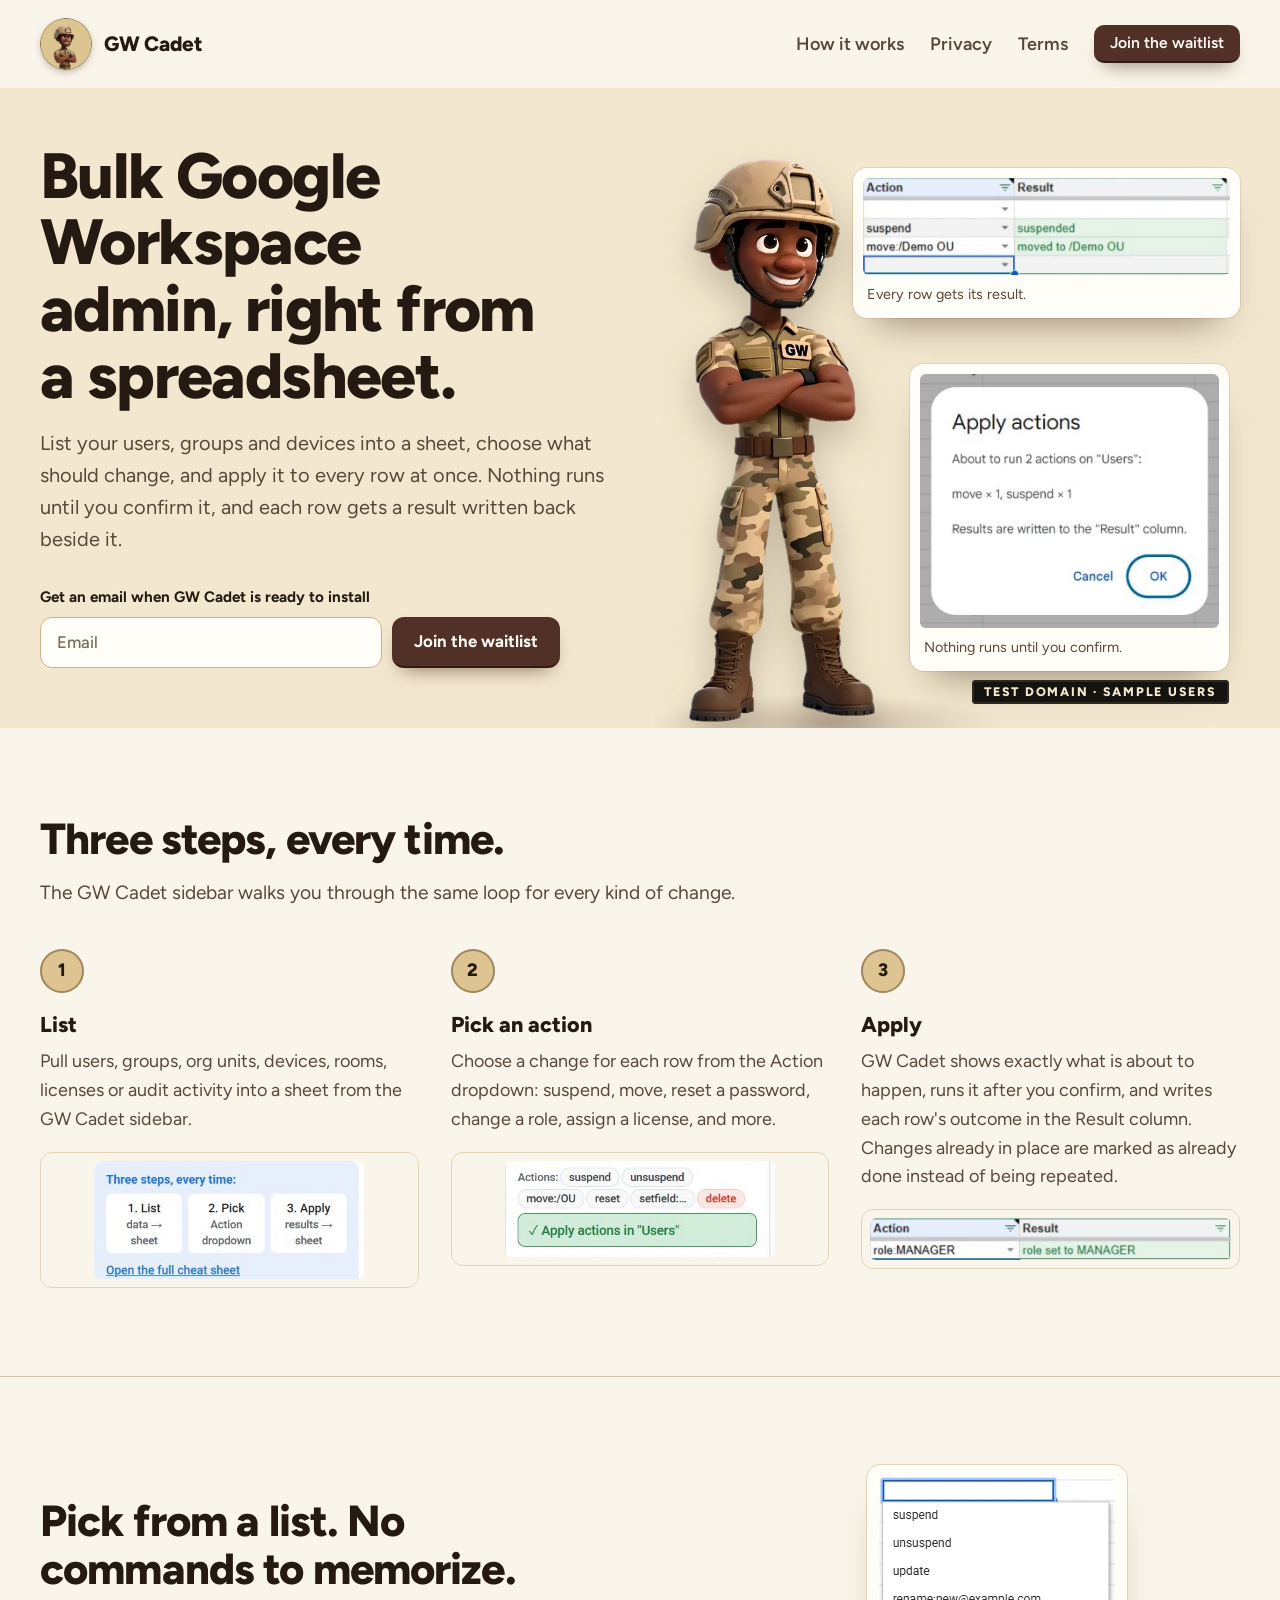
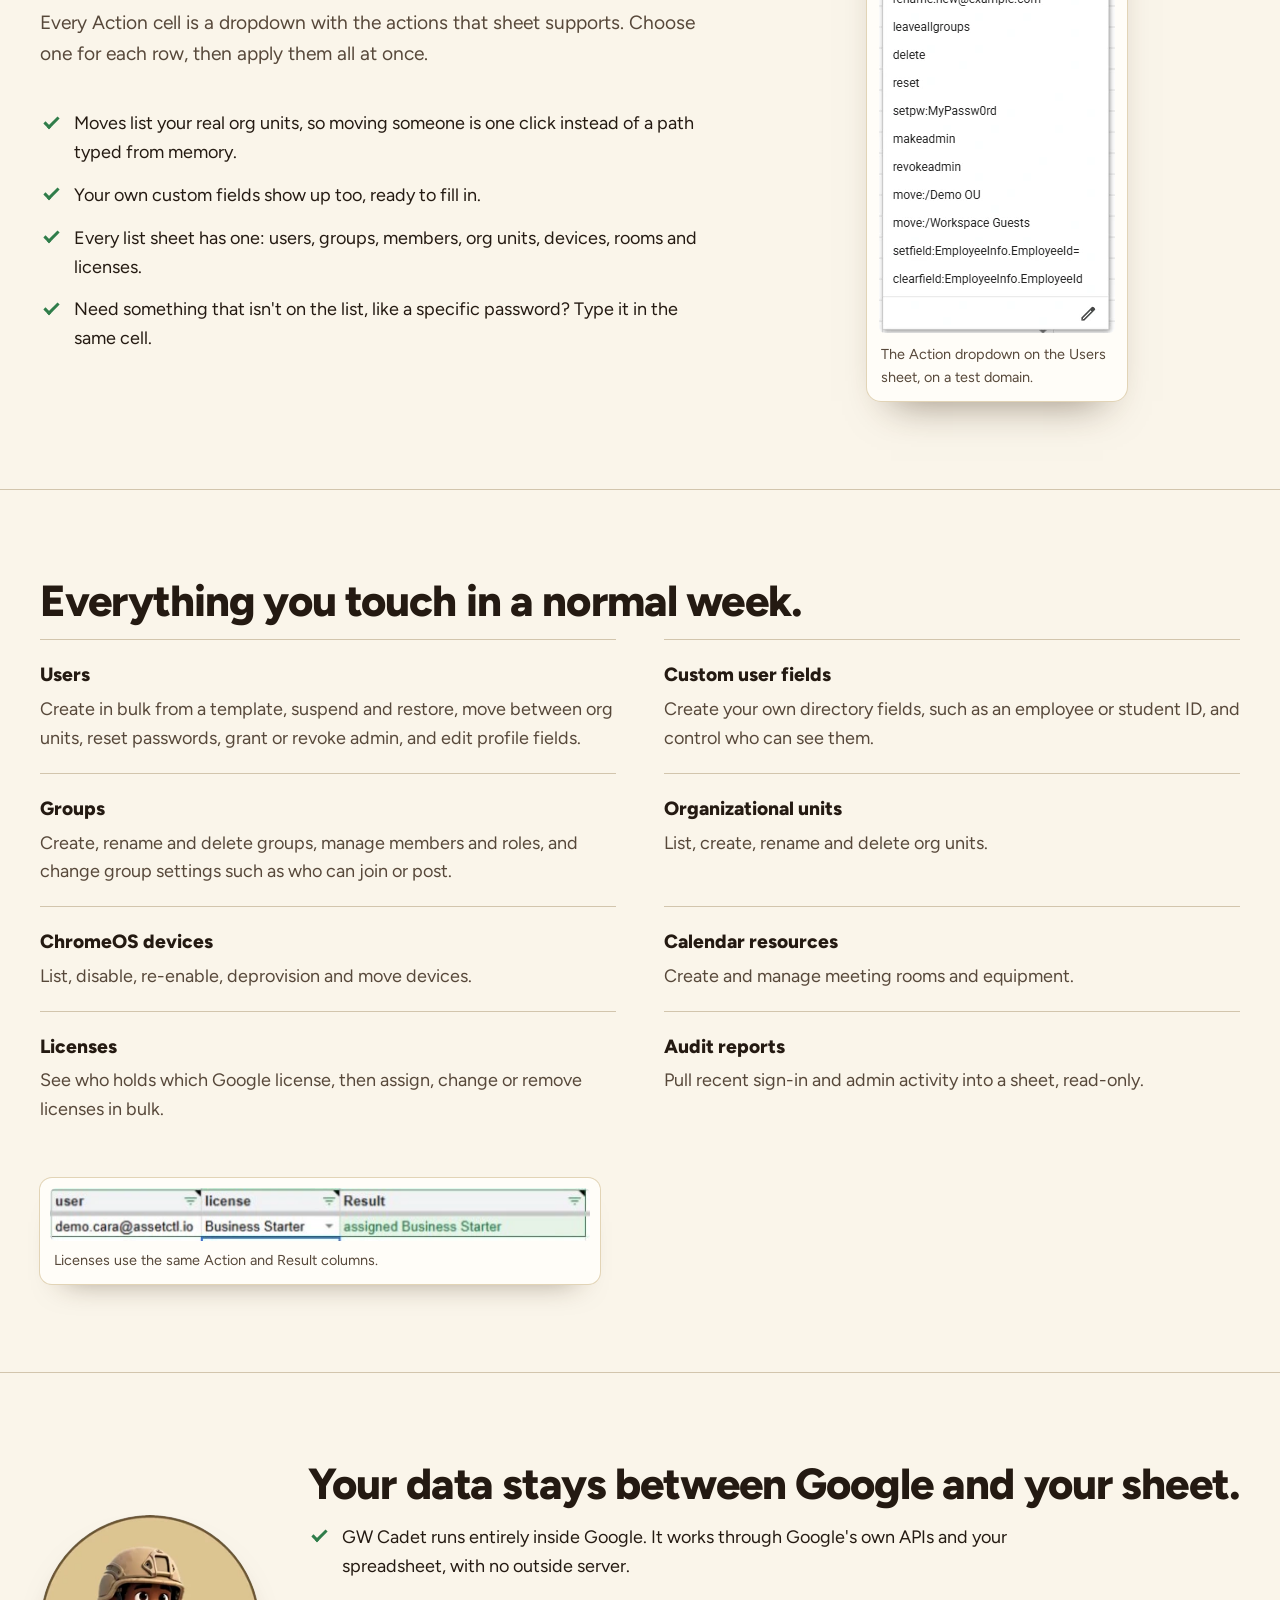
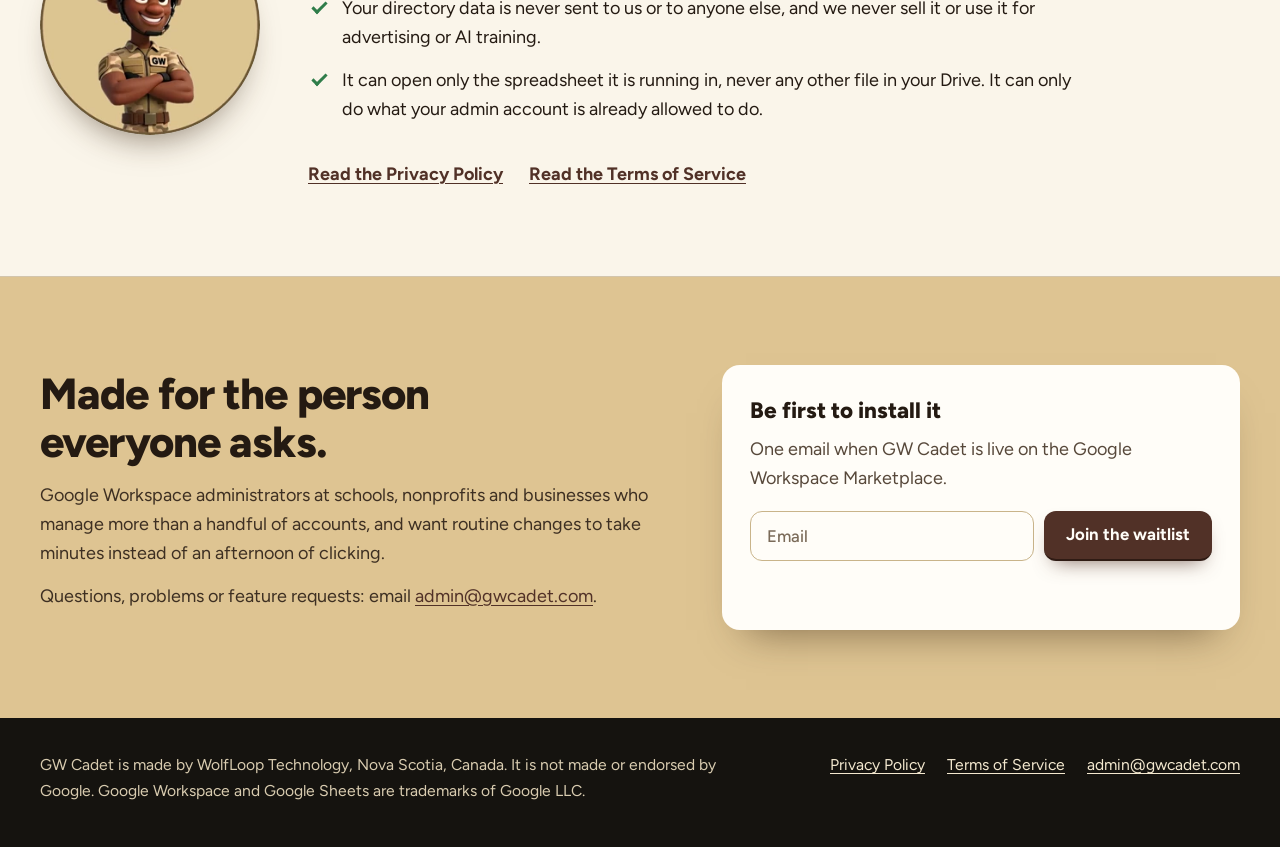
==== index.html @ e1a1ca98 "Waitlist fields just say Email Co-Authored-By: Claude Opus 5.5 <noreply@anthropic.com>" ====
<!doctype html>
<html lang="en">
<head>
<meta charset="utf-8">
<meta name="viewport" content="width=device-width, initial-scale=1">
<title>GW Cadet: bulk Google Workspace administration in Google Sheets</title>
<meta name="description" content="GW Cadet is a Google Sheets add-on for Google Workspace administrators: list users, groups and devices into a sheet, choose what should change, and apply it to every row at once.">
<link rel="canonical" href="https://www.gwcadet.com/">
<meta property="og:title" content="GW Cadet">
<meta property="og:description" content="Bulk Google Workspace administration, right from a spreadsheet.">
<meta property="og:url" content="https://www.gwcadet.com/">
<meta property="og:type" content="website">
<meta property="og:image" content="https://www.gwcadet.com/apple-touch-icon.png">
<meta name="theme-color" content="#dec492">
<link rel="icon" href="/favicon.png" type="image/png">
<link rel="apple-touch-icon" href="/apple-touch-icon.png">
<link rel="preload" href="/fonts/figtree.woff2" as="font" type="font/woff2" crossorigin>
<link rel="stylesheet" href="/css/site.css">
</head>
<body>
<a class="skip" href="#main">Skip to content</a>

<header class="site-nav">
  <div class="wrap">
    <a class="brand" href="/"><img src="/img/cadet-badge.webp" width="52" height="52" alt="">GW Cadet</a>
    <nav aria-label="Site">
      <ul class="nav-links">
        <li><a href="#how">How it works</a></li>
        <li><a href="/privacy/">Privacy</a></li>
        <li><a href="/terms/">Terms</a></li>
        <li class="cta"><a class="btn small" href="#waitlist">Join the waitlist</a></li>
      </ul>
    </nav>
  </div>
</header>

<main id="main">
  <section class="hero" aria-labelledby="title">
    <div class="wrap">
      <div>
        <h1 id="title">Bulk Google Workspace admin, right from a spreadsheet.</h1>
        <p class="sub">List your users, groups and devices into a sheet, choose what should change, and apply it to every row at once. Nothing runs until you confirm it, and each row gets a result written back beside it.</p>

        <form class="waitlist" id="waitlist" data-waitlist novalidate>
          <label for="email">Get an email when GW Cadet is ready to install</label>
          <div class="row">
            <input id="email" name="email" type="email" autocomplete="email" inputmode="email" placeholder="Email" required>
            <button class="btn" type="submit">Join the waitlist</button>
          </div>
          <p class="form-note" role="status" aria-live="polite"></p>
        </form>
      </div>

      <div class="stage">
        <span class="ground" aria-hidden="true"></span>
        <img class="cadet" src="/img/cadet-full.webp" width="364" height="1057" alt="The GW Cadet mascot, a cartoon cadet in desert camouflage with a GW name tape, standing with arms crossed.">
        <figure class="shot results">
          <img src="/img/results.webp" width="416" height="110" alt="The Action and Result columns of a sheet: suspend wrote suspended, and move to Demo OU wrote moved to /Demo OU, both in green.">
          <figcaption>Every row gets its result.</figcaption>
        </figure>
        <figure class="shot confirm">
          <img src="/img/confirm-dialog.webp" width="340" height="290" alt="GW Cadet's Apply actions dialog: About to run 2 actions on Users, move times 1, suspend times 1, with Cancel and OK buttons.">
          <figcaption>Nothing runs until you confirm.</figcaption>
        </figure>
        <span class="tape sample">Test domain · sample users</span>
      </div>
    </div>
  </section>

  <section class="section" id="how" aria-labelledby="how-h">
    <div class="wrap">
      <h2 id="how-h">Three steps, every time.</h2>
      <p class="intro">The GW Cadet sidebar walks you through the same loop for every kind of change.</p>
      <ol class="steps">
        <li>
          <span class="num">1</span>
          <h3>List</h3>
          <p>Pull users, groups, org units, devices, rooms, licenses or audit activity into a sheet from the GW Cadet sidebar.</p>
          <figure><img src="/img/three-steps.webp" width="270" height="118" alt="The GW Cadet sidebar's reminder card: 1. List data to sheet, 2. Pick Action dropdown, 3. Apply results to sheet."></figure>
        </li>
        <li>
          <span class="num">2</span>
          <h3>Pick an action</h3>
          <p>Choose a change for each row from the Action dropdown: suspend, move, reset a password, change a role, assign a license, and more.</p>
          <figure><img src="/img/actions.webp" width="270" height="96" alt="The sidebar's action chips for Users: suspend, unsuspend, move:/OU, reset, setfield, delete, above an Apply actions in Users button."></figure>
        </li>
        <li>
          <span class="num">3</span>
          <h3>Apply</h3>
          <p>GW Cadet shows exactly what is about to happen, runs it after you confirm, and writes each row's outcome in the Result column. Changes already in place are marked as already done instead of being repeated.</p>
          <figure><img src="/img/role-result.webp" width="414" height="48" alt="A Group Members row: Action role:MANAGER, Result role set to MANAGER, in green."></figure>
        </li>
      </ol>
    </div>
  </section>

  <section class="section alt" aria-labelledby="pick-h">
    <div class="wrap pick">
      <div>
        <h2 id="pick-h">Pick from a list. No commands to memorize.</h2>
        <p class="intro">Every Action cell is a dropdown with the actions that sheet supports. Choose one for each row, then apply them all at once.</p>
        <ul class="facts">
          <li>Moves list your real org units, so moving someone is one click instead of a path typed from memory.</li>
          <li>Your own custom fields show up too, ready to fill in.</li>
          <li>Every list sheet has one: users, groups, members, org units, devices, rooms and licenses.</li>
          <li>Need something that isn't on the list, like a specific password? Type it in the same cell.</li>
        </ul>
      </div>
      <figure class="dropdown-shot">
        <img src="/img/action-dropdown.webp" width="236" height="456" alt="An open Action dropdown on the Users sheet listing suspend, unsuspend, update, rename, leaveallgroups, delete, reset, setpw, makeadmin, revokeadmin, move:/Demo OU, move:/Workspace Guests, setfield:EmployeeInfo.EmployeeId= and clearfield:EmployeeInfo.EmployeeId.">
        <figcaption>The Action dropdown on the Users sheet, on a test domain.</figcaption>
      </figure>
    </div>
  </section>

  <section class="section" aria-labelledby="manage-h">
    <div class="wrap">
      <h2 id="manage-h">Everything you touch in a normal week.</h2>
      <ul class="areas">
        <li><b>Users</b><span>Create in bulk from a template, suspend and restore, move between org units, reset passwords, grant or revoke admin, and edit profile fields.</span></li>
        <li><b>Custom user fields</b><span>Create your own directory fields, such as an employee or student ID, and control who can see them.</span></li>
        <li><b>Groups</b><span>Create, rename and delete groups, manage members and roles, and change group settings such as who can join or post.</span></li>
        <li><b>Organizational units</b><span>List, create, rename and delete org units.</span></li>
        <li><b>ChromeOS devices</b><span>List, disable, re-enable, deprovision and move devices.</span></li>
        <li><b>Calendar resources</b><span>Create and manage meeting rooms and equipment.</span></li>
        <li><b>Licenses</b><span>See who holds which Google license, then assign, change or remove licenses in bulk.</span></li>
        <li><b>Audit reports</b><span>Pull recent sign-in and admin activity into a sheet, read-only.</span></li>
      </ul>
      <figure class="wide-shot">
        <img src="/img/license-row.webp" width="530" height="52" alt="A Licenses sheet row: demo.cara@assetctl.io, Business Starter, result assigned Business Starter.">
        <figcaption>Licenses use the same Action and Result columns.</figcaption>
      </figure>
    </div>
  </section>

  <section class="section alt" aria-labelledby="privacy-h">
    <div class="wrap privacy">
      <img class="badge" src="/img/cadet-badge.webp" width="256" height="256" alt="">
      <div>
        <h2 id="privacy-h">Your data stays between Google and your sheet.</h2>
        <ul class="facts">
          <li>GW Cadet runs entirely inside Google. It works through Google's own APIs and your spreadsheet, with no outside server.</li>
          <li>Your directory data is never sent to us or to anyone else, and we never sell it or use it for advertising or AI training.</li>
          <li>It can open only the spreadsheet it is running in, never any other file in your Drive. It can only do what your admin account is already allowed to do.</li>
        </ul>
        <p class="links-row"><a href="/privacy/">Read the Privacy Policy</a><a href="/terms/">Read the Terms of Service</a></p>
      </div>
    </div>
  </section>

  <section class="section close" aria-labelledby="close-h">
    <div class="wrap">
      <div>
        <h2 id="close-h">Made for the person everyone asks.</h2>
        <p>Google Workspace administrators at schools, nonprofits and businesses who manage more than a handful of accounts, and want routine changes to take minutes instead of an afternoon of clicking.</p>
        <p>Questions, problems or feature requests: email <a href="mailto:admin@gwcadet.com">admin@gwcadet.com</a>.</p>
      </div>
      <div class="card">
        <h3>Be first to install it</h3>
        <p>One email when GW Cadet is live on the Google Workspace Marketplace.</p>
        <form class="waitlist" data-waitlist novalidate>
          <label class="visually-hidden" for="email2">Email</label>
          <div class="row">
            <input id="email2" name="email" type="email" autocomplete="email" inputmode="email" placeholder="Email" required>
            <button class="btn" type="submit">Join the waitlist</button>
          </div>
          <p class="form-note" role="status" aria-live="polite"></p>
        </form>
      </div>
    </div>
  </section>
</main>

<footer class="foot">
  <div class="wrap">
    <p>GW Cadet is made by WolfLoop Technology, Nova Scotia, Canada. It is not made or endorsed by Google. Google Workspace and Google Sheets are trademarks of Google LLC.</p>
    <nav aria-label="Footer"><a href="/privacy/">Privacy Policy</a><a href="/terms/">Terms of Service</a><a href="mailto:admin@gwcadet.com">admin@gwcadet.com</a></nav>
  </div>
</footer>

<script src="/js/site.js" defer></script>
</body>
</html>
---- css/site.css ----
@import url("/fonts/fonts.css");

:root {
  /* from the cadet: desert sand, khaki, camo brown, boot leather, name tape */
  --sand: #dec492;
  --sand-soft: #f3e8cf;
  --sand-pale: #faf5ea;
  --khaki: #a08962;
  --camo: #89674a;
  --leather: #513127;
  --leather-hi: #6b4130;
  --tape: #15130f;
  --tape-text: #f3e8cf;
  --ink: #241a12;
  --ink-soft: #57483a;
  --line: #e2d4b6;
  --white: #fffdf8;
  /* result states, matching the add-on */
  --done: #2f7d4a;
  --already: #2f5fae;
  --error: #b5372f;

  --font: "Figtree", "Segoe UI", system-ui, sans-serif;
  --wrap: 1200px;
  --ease-out: cubic-bezier(.16, 1, .3, 1);
}

*, *::before, *::after { box-sizing: border-box; }
html { scroll-behavior: smooth; scrollbar-color: var(--khaki) var(--sand-soft); }
@media (prefers-reduced-motion: reduce) { html { scroll-behavior: auto; } }

body {
  margin: 0;
  color: var(--ink);
  background: var(--sand-pale);
  font: 400 1.125rem/1.6 var(--font);
  -webkit-font-smoothing: antialiased;
}
h1, h2, h3 { text-wrap: balance; }
::selection { background: var(--sand); color: var(--ink); }
img { max-width: 100%; height: auto; }
a { color: var(--leather); text-underline-offset: .18em; text-decoration-thickness: 1px; }
a:hover { text-decoration-thickness: 2px; }
:focus-visible { outline: 3px solid var(--camo); outline-offset: 3px; border-radius: 6px; }

.wrap { width: min(var(--wrap), calc(100% - 32px)); margin: 0 auto; }
.visually-hidden { position: absolute !important; width: 1px; height: 1px; margin: -1px; overflow: hidden; clip: rect(0 0 0 0); white-space: nowrap; border: 0; }
.skip { position: absolute; left: 16px; top: -60px; z-index: 50; padding: 10px 16px; border-radius: 8px; background: var(--tape); color: var(--tape-text); font-weight: 700; text-decoration: none; }
.skip:focus { top: 12px; }

/* name tape: the black GW patch on the uniform, used for labels */
.tape {
  display: inline-block;
  padding: 5px 12px 4px;
  border-radius: 4px;
  background: var(--tape);
  color: var(--tape-text);
  font: 800 .78rem/1.2 var(--font);
  letter-spacing: .14em;
  text-transform: uppercase;
  box-shadow: inset 0 0 0 2px #2e2a22;
}

/* ---------------------------------------------------------------- nav -- */
.site-nav { position: relative; z-index: 2; }
.site-nav .wrap { display: flex; align-items: center; justify-content: space-between; gap: 16px; padding: 18px 0; }
.brand { display: inline-flex; align-items: center; gap: 12px; color: var(--ink); text-decoration: none; font-weight: 800; font-size: 1.3rem; letter-spacing: -.01em; }
.brand img { width: 52px; height: 52px; border-radius: 50%; box-shadow: 0 3px 8px -3px rgba(60,40,20,.5); }
.nav-links { display: flex; align-items: center; gap: 26px; margin: 0; padding: 0; list-style: none; }
.nav-links a { color: var(--ink-soft); font-weight: 600; text-decoration: none; }
.nav-links a:hover, .nav-links a[aria-current="page"] { color: var(--ink); text-decoration: underline; text-decoration-thickness: 2px; }
.nav-links .btn, .nav-links .btn:hover { color: var(--white); text-decoration: none; }

/* ------------------------------------------------------------ buttons -- */
.btn {
  display: inline-flex; align-items: center; justify-content: center;
  padding: 14px 22px;
  border: 0; border-radius: 12px;
  background: var(--leather);
  color: var(--white);
  font: 700 1.05rem/1 var(--font);
  text-decoration: none;
  cursor: pointer;
  box-shadow: 0 10px 20px -10px rgba(81,49,39,.7);
  border-bottom: 2px solid #2f1b14;
  transition: transform .2s var(--ease-out), background .2s var(--ease-out);
}
.btn:hover { background: var(--leather-hi); transform: translateY(-1px); }
.btn:active { transform: translateY(1px); }
.btn[disabled] { opacity: .7; cursor: progress; }
.btn.small { padding: 10px 16px; font-size: .98rem; border-radius: 10px; }

/* --------------------------------------------------------------- hero -- */
.hero {
  position: relative;
  overflow: hidden;
  background: var(--sand-soft);
}
.hero .wrap {
  display: grid;
  grid-template-columns: 1.02fr .98fr;
  gap: 40px;
  align-items: center;
  padding: 28px 0 0;
  min-height: 640px;
}
.hero h1 {
  margin: 0 0 18px;
  font-size: clamp(2.6rem, 5vw, 4.25rem);
  line-height: 1.04;
  letter-spacing: -.025em;
  font-weight: 800;
}
.hero .sub { max-width: 46ch; margin: 0 0 30px; font-size: 1.25rem; color: var(--ink-soft); }

.waitlist { max-width: 520px; }
.waitlist .row { display: flex; gap: 10px; flex-wrap: wrap; }
.waitlist label { display: block; margin: 0 0 8px; font-weight: 700; font-size: .95rem; }
.waitlist input {
  flex: 1 1 240px; min-width: 0;
  padding: 14px 16px;
  border: 1.5px solid #c9b48a;
  border-radius: 12px;
  background: var(--white);
  color: var(--ink);
  font: 500 1.05rem/1.2 var(--font);
}
.waitlist input::placeholder { color: #7a6a58; }
.waitlist input:focus { outline: none; border-color: var(--camo); box-shadow: 0 0 0 3px rgba(137,103,74,.25); }
.waitlist input[aria-invalid="true"] { border-color: var(--error); }
.form-note { min-height: 1.5em; margin: 10px 0 0; font-size: .98rem; color: var(--ink-soft); }
.form-note[data-state="error"] { color: var(--error); }
.form-note[data-state="done"] { color: var(--done); font-weight: 700; }

/* the cadet stands in front of the product */
.stage { position: relative; align-self: end; height: 600px; }
.stage .cadet {
  position: absolute;
  z-index: 2;
  left: 2%;
  bottom: 0;
  height: 96%;
  width: auto;
  filter: drop-shadow(0 18px 18px rgba(60,40,20,.25));
}
.stage .ground {
  position: absolute; left: -4%; bottom: -26px; width: 62%; height: 60px;
  border-radius: 50%;
  background: radial-gradient(closest-side, rgba(81,49,39,.28), rgba(81,49,39,0));
}
.shot {
  position: absolute;
  margin: 0;
  background: var(--white);
  border-radius: 14px;
  padding: 10px;
  box-shadow: 0 24px 40px -22px rgba(60,40,20,.55), 0 0 0 1px var(--line);
}
.shot img { display: block; border-radius: 6px; }
.shot figcaption { padding: 8px 4px 2px; font-size: .9rem; color: var(--ink-soft); }
.shot.results { right: 0; top: 40px; width: 68%; z-index: 1; }
.shot.results img { width: 100%; }
.shot.confirm { right: 2%; top: 236px; width: 56%; z-index: 1; }
.shot.confirm img { width: 100%; }
.hero .tape.sample { position: absolute; right: 2%; bottom: 24px; z-index: 3; }

/* ----------------------------------------------------------- sections -- */
.section { padding: 88px 0; }
.section.alt { background: var(--sand-pale); border-top: 1px solid rgba(160,137,98,.45); border-bottom: 1px solid rgba(160,137,98,.45); }
.section h2 {
  margin: 0 0 14px;
  font-size: clamp(2rem, 3.4vw, 2.75rem);
  line-height: 1.1;
  letter-spacing: -.02em;
  font-weight: 800;
}
.section .intro { max-width: 60ch; margin: 0 0 40px; font-size: 1.2rem; color: var(--ink-soft); }

.steps { display: grid; grid-template-columns: repeat(3, 1fr); gap: 32px; margin: 0; padding: 0; list-style: none; counter-reset: s; }
.steps li { counter-increment: s; }
.steps .num {
  display: inline-grid; place-items: center;
  width: 44px; height: 44px;
  border-radius: 50%;
  background: var(--sand);
  color: var(--ink);
  font-weight: 800;
  box-shadow: inset 0 0 0 2px var(--khaki);
}
.steps h3 { margin: 14px 0 6px; font-size: 1.35rem; font-weight: 800; }
.steps p { margin: 0 0 18px; color: var(--ink-soft); }
.steps figure { margin: 0; padding: 8px; background: var(--sand-pale); border: 1px solid var(--line); border-radius: 12px; }
.steps figure img { display: block; width: auto; max-width: 100%; margin: 0 auto; border-radius: 6px; }

.areas { display: grid; grid-template-columns: repeat(2, 1fr); gap: 0 48px; margin: 0; padding: 0; list-style: none; }
.areas li { padding: 20px 0; border-top: 1px solid rgba(160,137,98,.45); }
.areas b { display: block; margin: 0 0 4px; font-size: 1.2rem; font-weight: 800; }
.areas span { color: var(--ink-soft); }

.privacy { display: grid; grid-template-columns: 220px 1fr; gap: 48px; align-items: center; }
.privacy .badge { width: 220px; height: 220px; border-radius: 50%; box-shadow: 0 20px 34px -18px rgba(60,40,20,.6); }
.facts { margin: 0 0 22px; padding: 0; list-style: none; }
.facts li { position: relative; max-width: 64ch; padding: 0 0 14px 34px; }
.facts li::before {
  content: ""; position: absolute; left: 4px; top: .42em;
  width: 15px; height: 8px;
  border-left: 3px solid var(--done); border-bottom: 3px solid var(--done);
  transform: rotate(-45deg);
}
.links-row { display: flex; flex-wrap: wrap; gap: 10px 26px; margin: 0; font-weight: 700; }

.close { background: var(--sand); }
.close .wrap { display: grid; grid-template-columns: 1.1fr .9fr; gap: 48px; align-items: center; }
.close p { margin: 0 0 14px; max-width: 52ch; color: #3d2f22; }
.close .card { padding: 28px; border-radius: 18px; background: var(--white); box-shadow: 0 24px 40px -24px rgba(60,40,20,.6); }
.close .card h3 { margin: 0 0 6px; font-size: 1.4rem; font-weight: 800; }
.close .card p { margin: 0 0 18px; color: var(--ink-soft); }

.pick { display: grid; grid-template-columns: 1.15fr .85fr; gap: 56px; align-items: center; }
.pick .facts { margin-bottom: 0; }
.dropdown-shot { justify-self: center; margin: 0; padding: 12px; background: var(--white); border-radius: 14px; box-shadow: 0 0 0 1px var(--line), 0 24px 40px -24px rgba(60,40,20,.55); }
.dropdown-shot img { display: block; width: 236px; max-width: 100%; height: auto; border-radius: 6px; }
.dropdown-shot figcaption { max-width: 236px; padding: 10px 2px 0; font-size: .9rem; color: var(--ink-soft); }

/* ---------------------------------------------------------------- foot -- */
.foot { padding: 34px 0 44px; background: var(--tape); color: #d9ccb0; font-size: .98rem; }
.foot .wrap { display: flex; flex-wrap: wrap; justify-content: space-between; gap: 14px 30px; }
.foot p { margin: 0; max-width: 70ch; }
.foot nav { display: flex; flex-wrap: wrap; gap: 8px 22px; }
.foot a { color: var(--tape-text); }

/* --------------------------------------------------------- legal pages -- */
.legal-head { background: var(--sand-soft); border-bottom: 1px solid rgba(160,137,98,.45); }
.legal-head .wrap { padding: 34px 0 40px; }
.legal-head h1 { margin: 0 0 6px; font-size: clamp(2.4rem, 5vw, 3.4rem); line-height: 1.05; letter-spacing: -.02em; font-weight: 800; }
.legal-head p { margin: 0; color: var(--ink-soft); }
.legal-body { padding: 48px 0 80px; }
.legal-body article { max-width: 72ch; margin: 0 auto; padding: clamp(24px, 5vw, 56px); background: var(--white); border: 1px solid var(--line); border-radius: 18px; overflow-wrap: break-word; }
.legal-body h2 { margin: 2em 0 .5em; font-size: 1.5rem; line-height: 1.25; font-weight: 800; }
.legal-body h2:first-of-type { margin-top: 1.2em; }
.legal-body ul, .legal-body ol { padding-left: 1.3em; }
.legal-body li { margin: 0 0 .5em; }
.legal-body li::marker { color: var(--camo); }

/* --------------------------------------------------------- responsive -- */
@media (max-width: 900px) {
  .hero .wrap { grid-template-columns: 1fr; min-height: 0; padding-top: 12px; }
  .stage { height: 500px; }
  .stage .cadet { height: 88%; bottom: 40px; }
  .stage .ground { bottom: 14px; }
  .shot.results { width: 62%; top: 20px; }
  .shot.confirm { width: 54%; top: 170px; right: 0; }
  .hero .tape.sample { bottom: 6px; }
  .steps, .areas { grid-template-columns: 1fr; }
  .privacy, .close .wrap, .pick { grid-template-columns: 1fr; gap: 28px; }
  .privacy .badge { width: 160px; height: 160px; }
  .nav-links li:not(.cta) { display: none; }
  .section { padding: 64px 0; }
}
@media (max-width: 480px) {
  .stage { height: 470px; }
  .shot.results { width: 64%; }
  .shot.confirm { width: 60%; top: 150px; }
  .brand img { width: 44px; height: 44px; }
}
@media (prefers-reduced-motion: reduce) {
  *, *::before, *::after { animation-duration: .001ms !important; transition-duration: .001ms !important; }
}

.wide-shot { margin: 34px 0 0; max-width: 560px; padding: 10px; background: var(--white); border-radius: 12px; box-shadow: 0 0 0 1px var(--line), 0 20px 30px -24px rgba(60,40,20,.5); }
.wide-shot img { display: block; width: 100%; border-radius: 6px; }
.wide-shot figcaption { padding: 8px 4px 2px; font-size: .9rem; color: var(--ink-soft); }
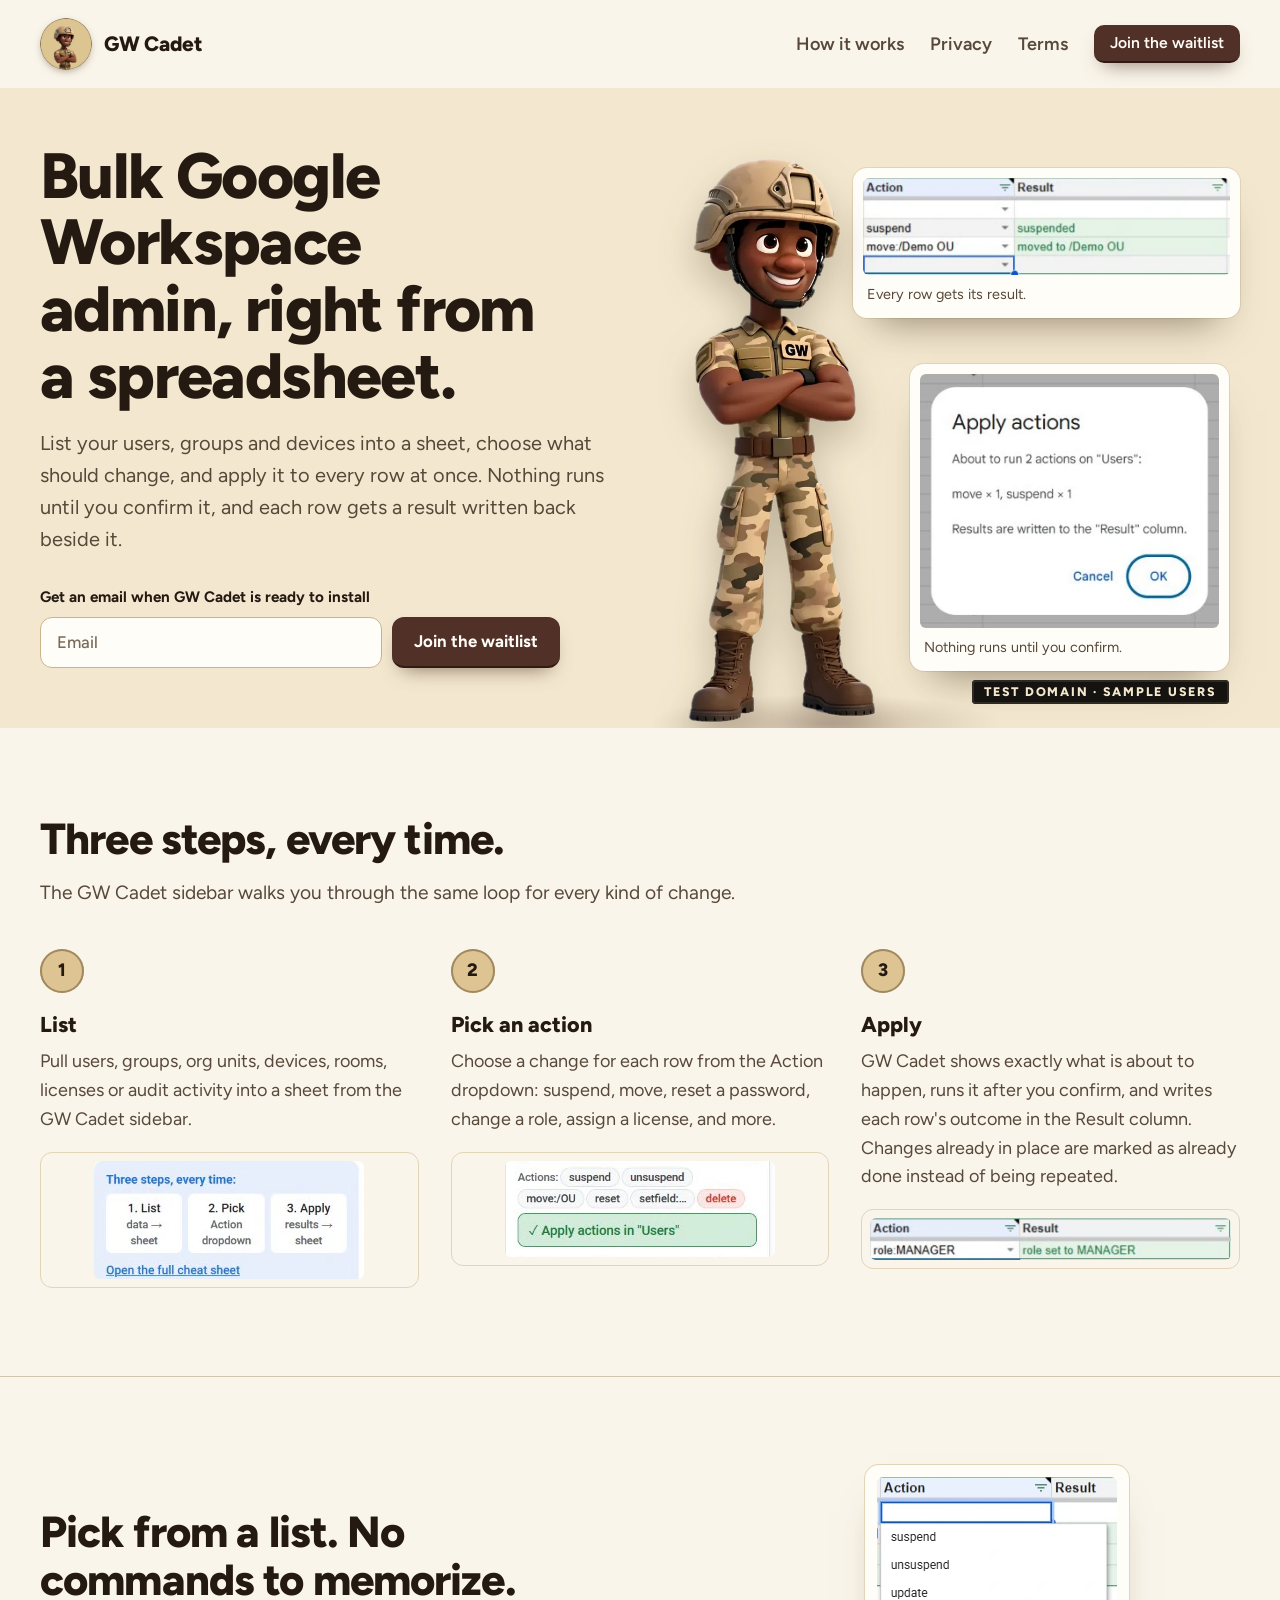
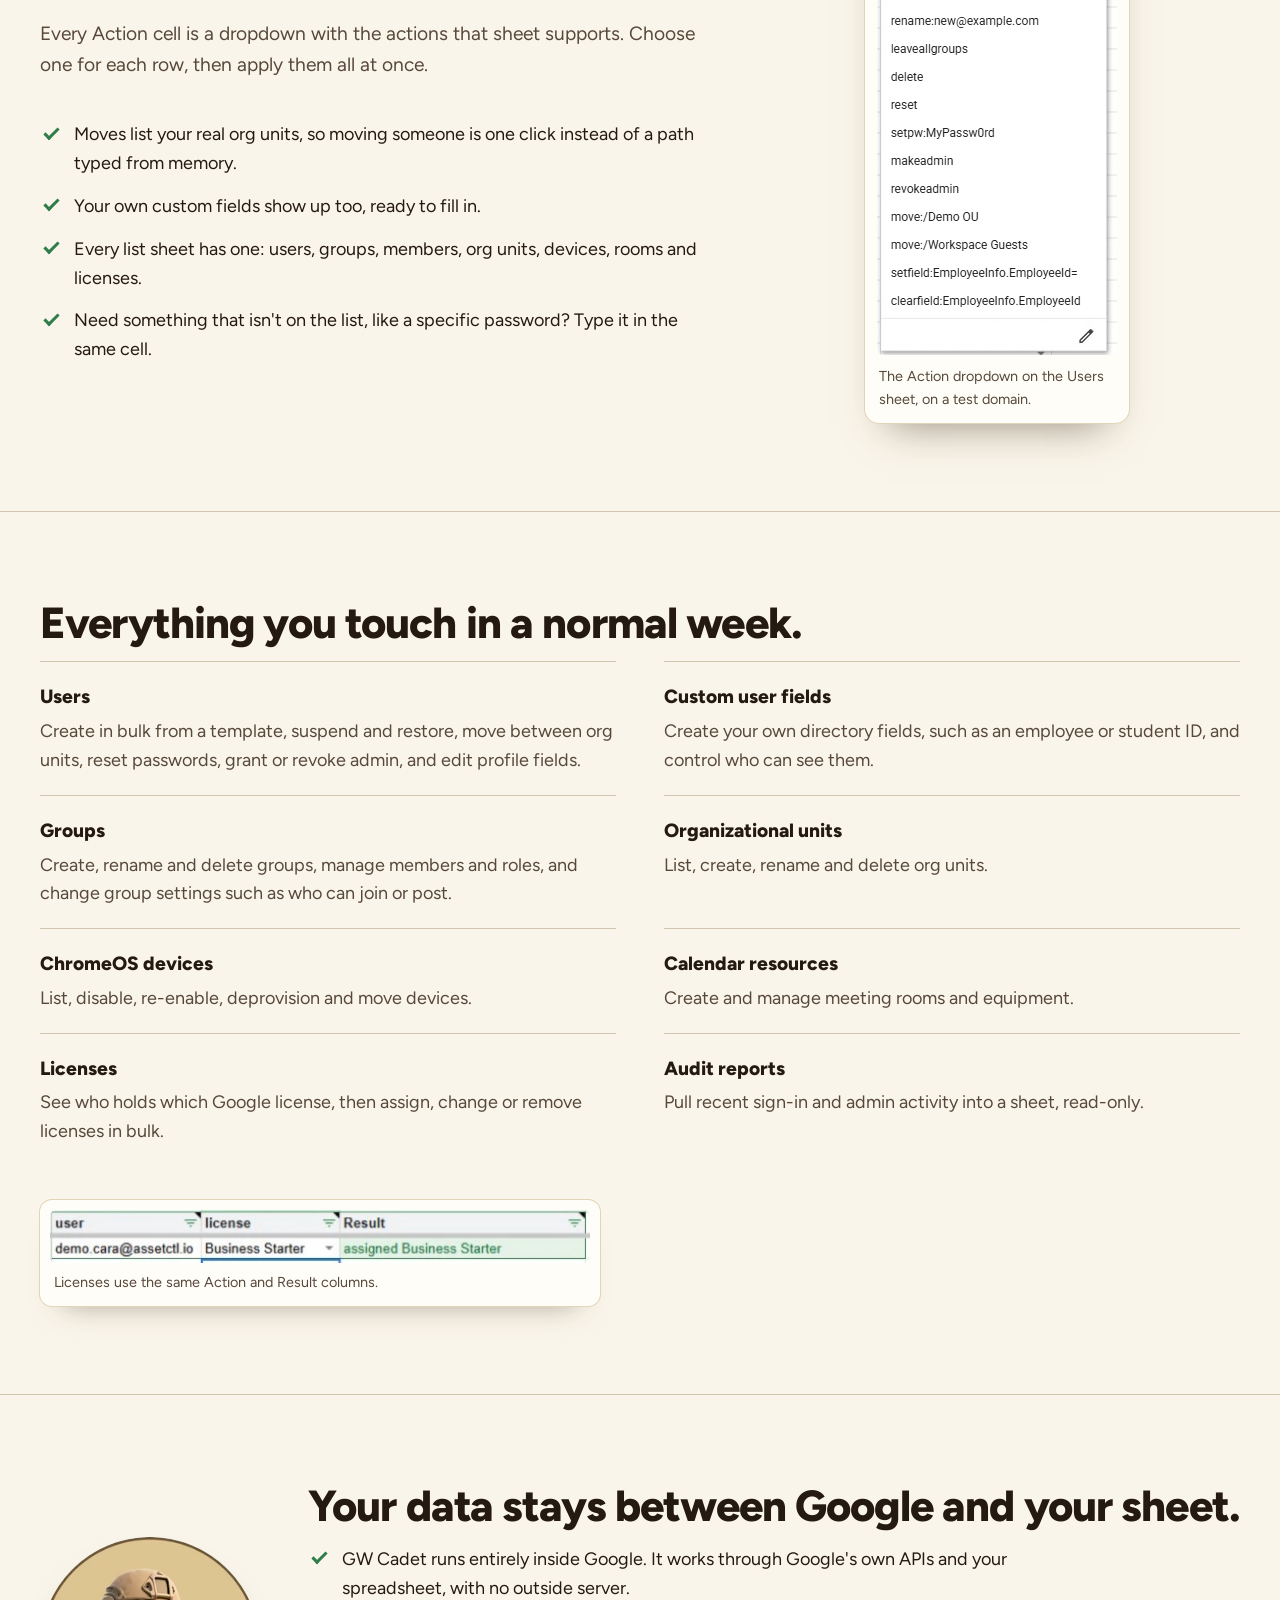
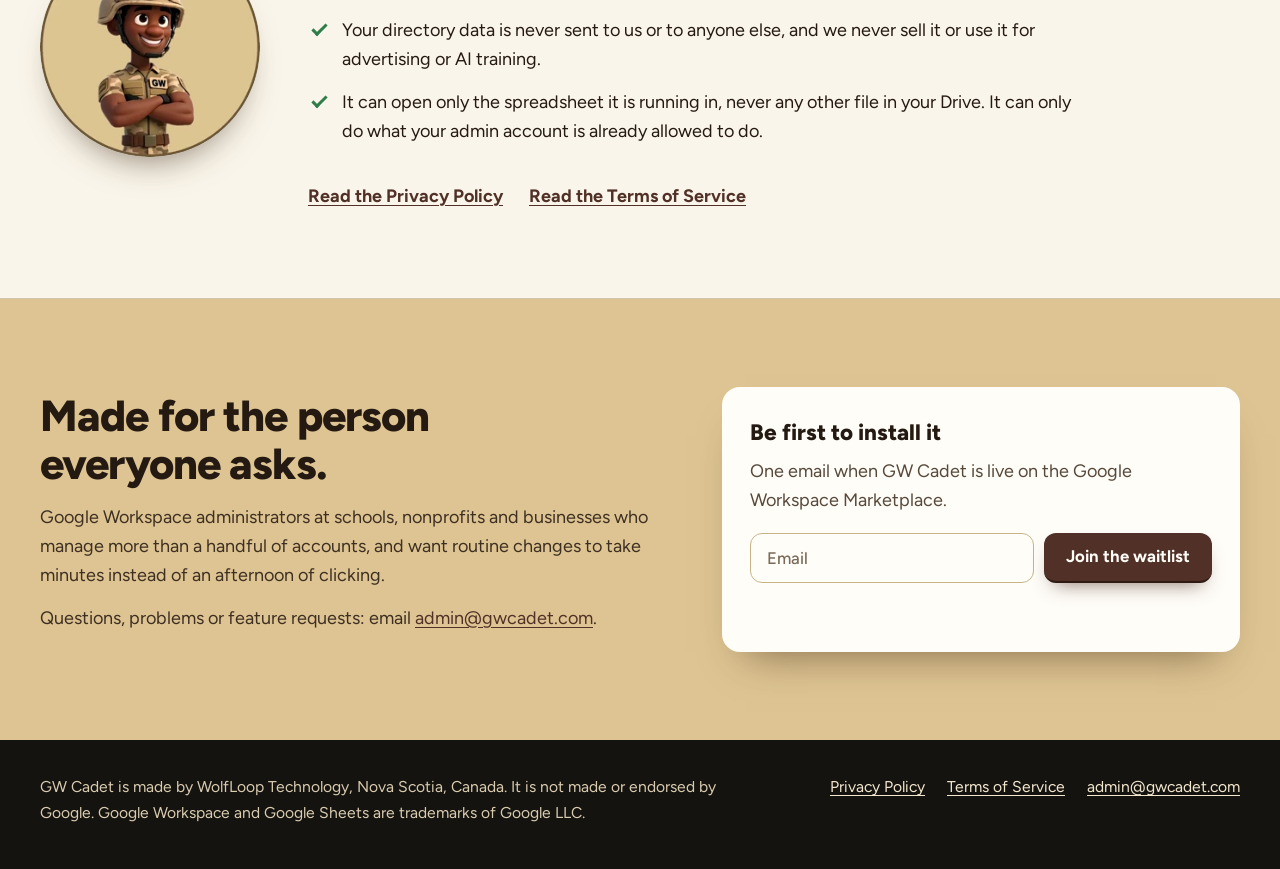
==== commit 492d2752: "Dropdown screenshot now shows the Action column header Co-Authored-By: Claude Opus 5.5 <noreply@anth" ====
--- a/index.html
+++ b/index.html
@@ -107,7 +107,7 @@
         </ul>
       </div>
       <figure class="dropdown-shot">
-        <img src="/img/action-dropdown.webp" width="236" height="456" alt="An open Action dropdown on the Users sheet listing suspend, unsuspend, update, rename, leaveallgroups, delete, reset, setpw, makeadmin, revokeadmin, move:/Demo OU, move:/Workspace Guests, setfield:EmployeeInfo.EmployeeId= and clearfield:EmployeeInfo.EmployeeId.">
+        <img src="/img/action-dropdown.webp" width="240" height="478" alt="The Action column header on the Users sheet with its dropdown open, listing suspend, unsuspend, update, rename, leaveallgroups, delete, reset, setpw, makeadmin, revokeadmin, move:/Demo OU, move:/Workspace Guests, setfield:EmployeeInfo.EmployeeId= and clearfield:EmployeeInfo.EmployeeId.">
         <figcaption>The Action dropdown on the Users sheet, on a test domain.</figcaption>
       </figure>
     </div>
--- a/css/site.css
+++ b/css/site.css
@@ -219,8 +219,8 @@
 .pick { display: grid; grid-template-columns: 1.15fr .85fr; gap: 56px; align-items: center; }
 .pick .facts { margin-bottom: 0; }
 .dropdown-shot { justify-self: center; margin: 0; padding: 12px; background: var(--white); border-radius: 14px; box-shadow: 0 0 0 1px var(--line), 0 24px 40px -24px rgba(60,40,20,.55); }
-.dropdown-shot img { display: block; width: 236px; max-width: 100%; height: auto; border-radius: 6px; }
-.dropdown-shot figcaption { max-width: 236px; padding: 10px 2px 0; font-size: .9rem; color: var(--ink-soft); }
+.dropdown-shot img { display: block; width: 240px; max-width: 100%; height: auto; border-radius: 6px; }
+.dropdown-shot figcaption { max-width: 240px; padding: 10px 2px 0; font-size: .9rem; color: var(--ink-soft); }
 
 /* ---------------------------------------------------------------- foot -- */
 .foot { padding: 34px 0 44px; background: var(--tape); color: #d9ccb0; font-size: .98rem; }
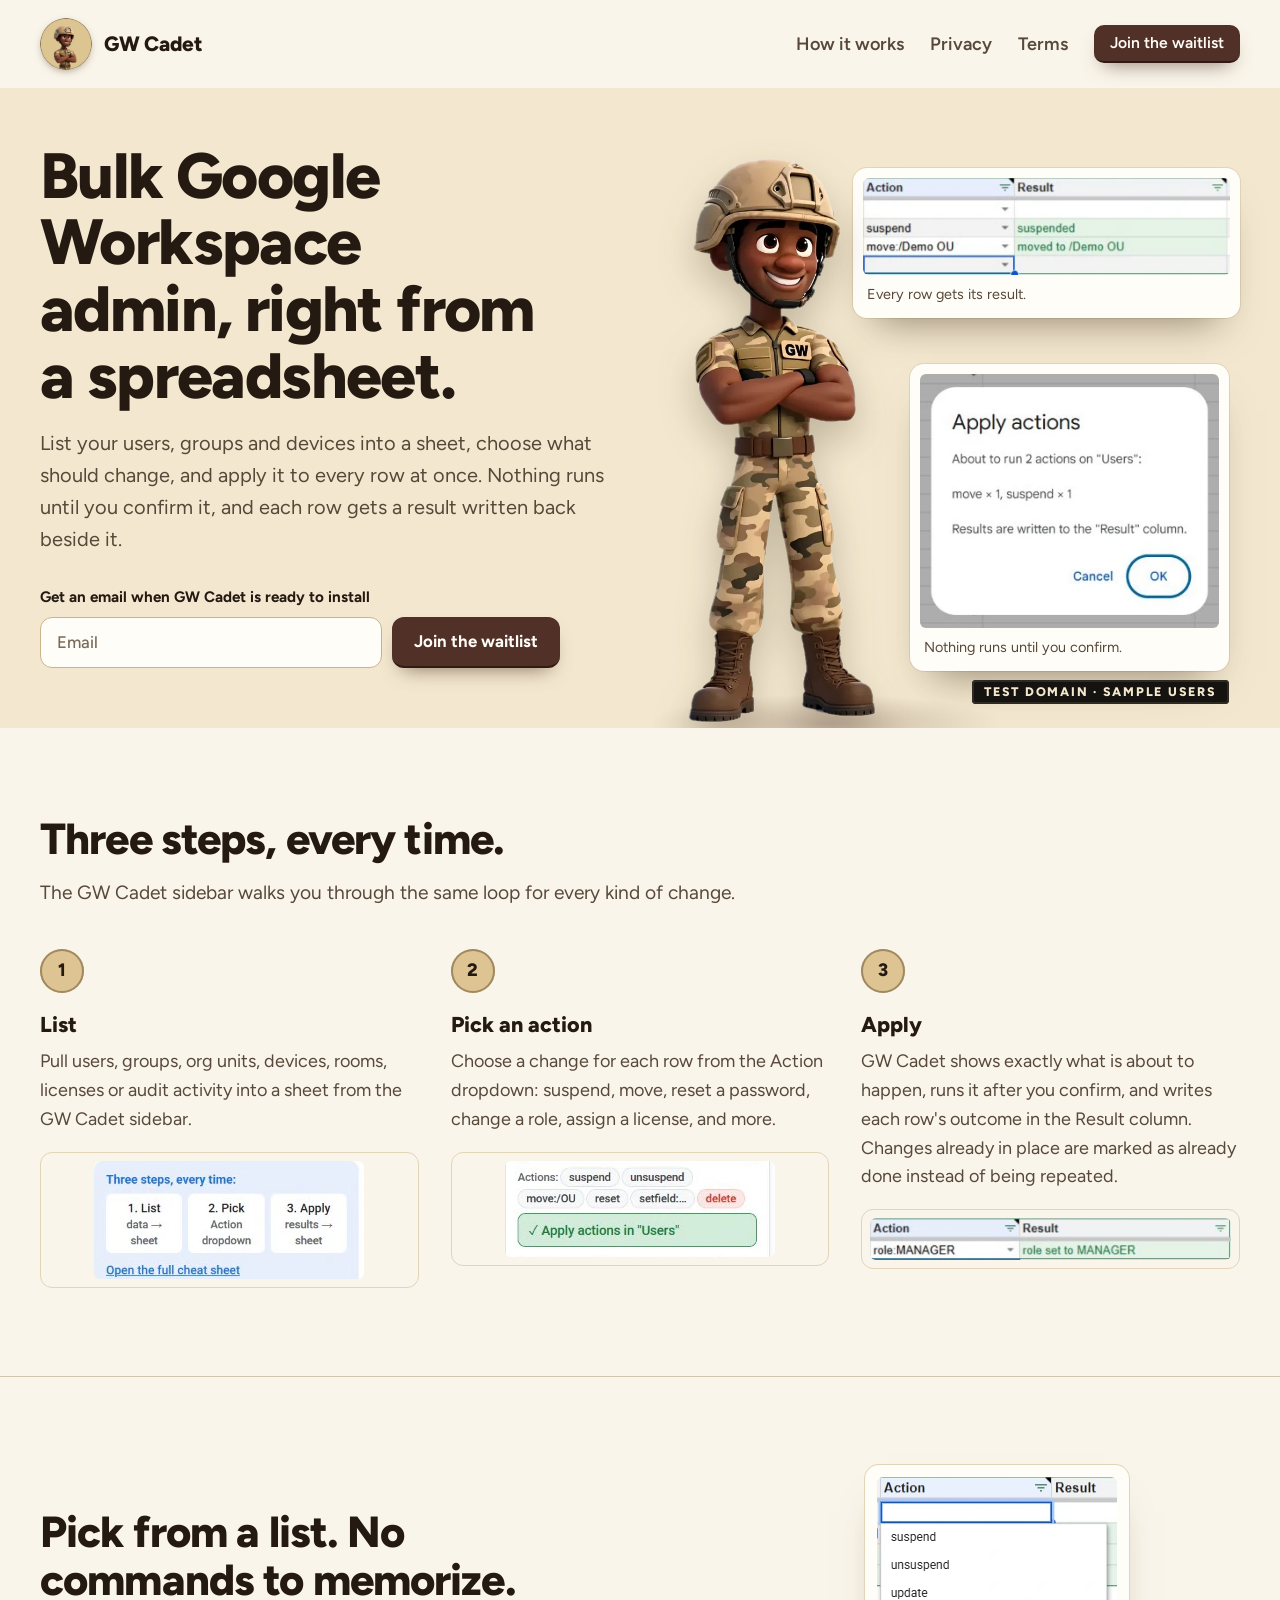
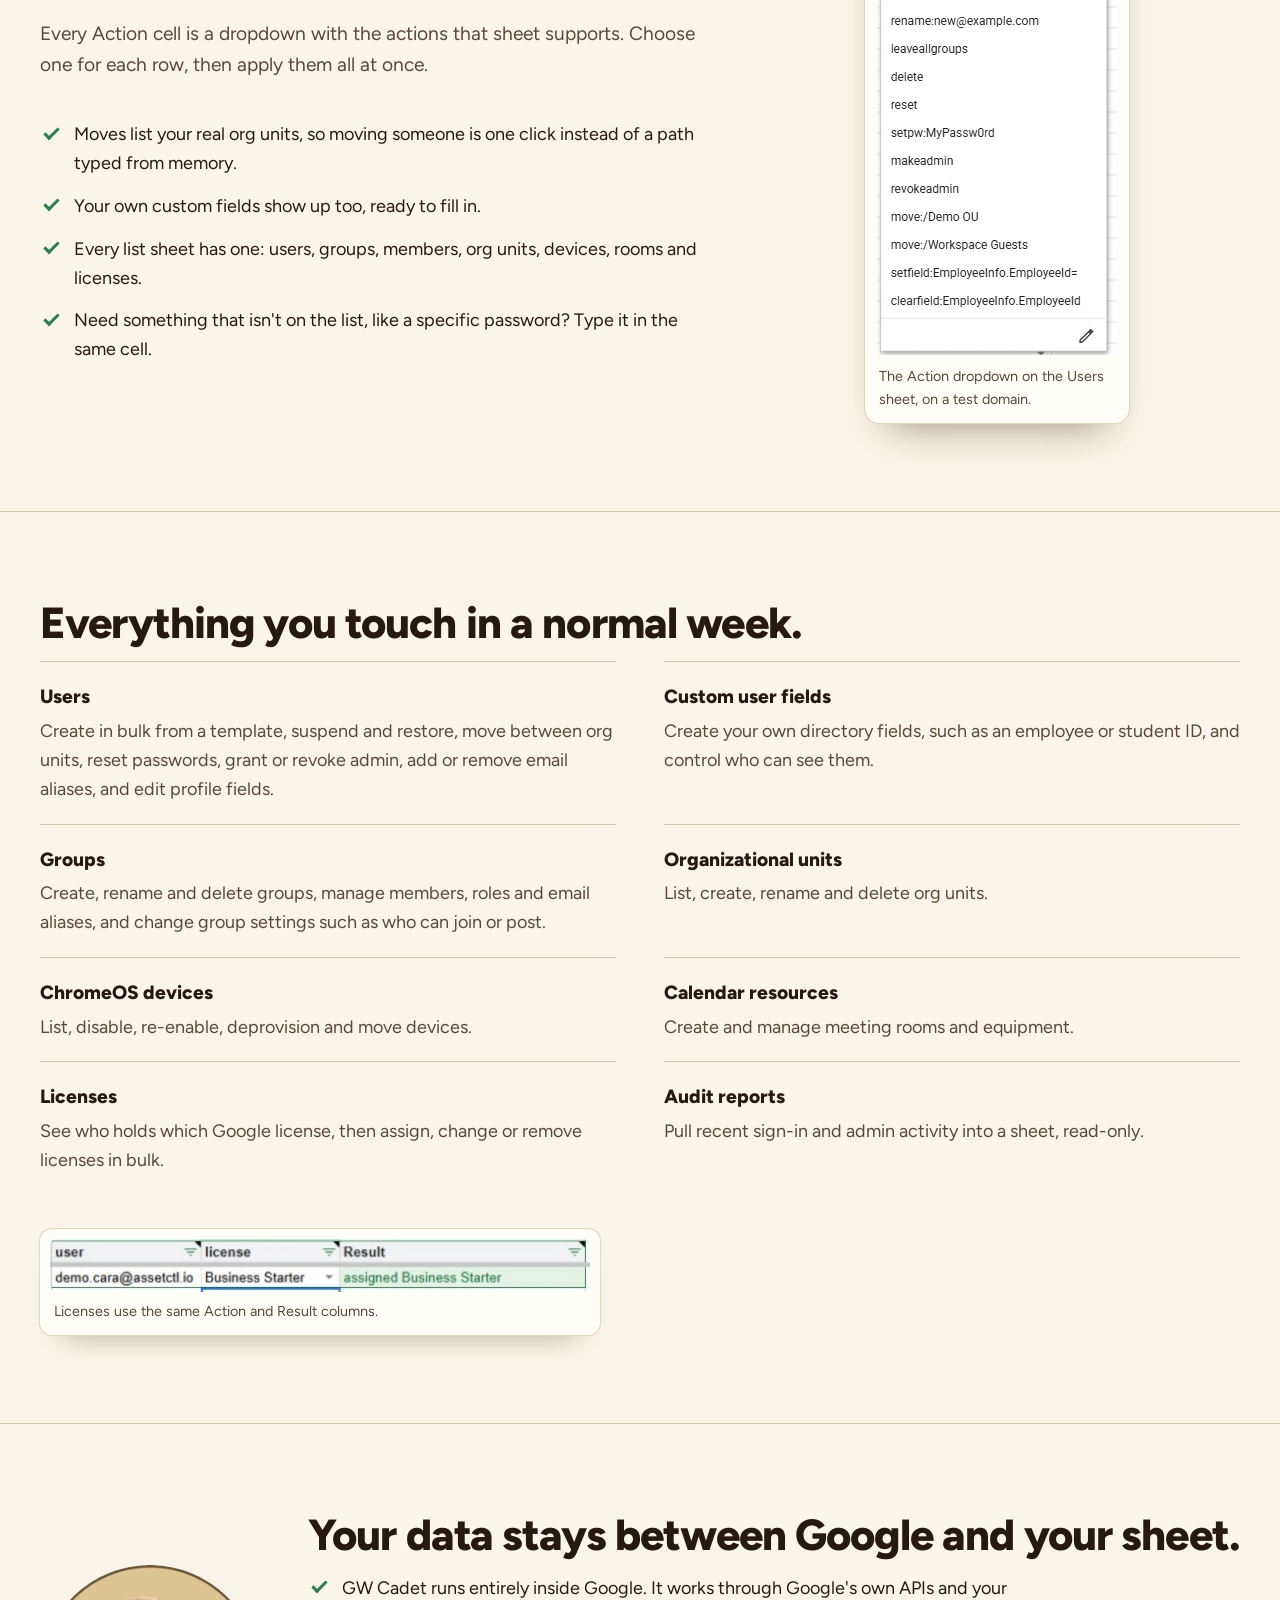
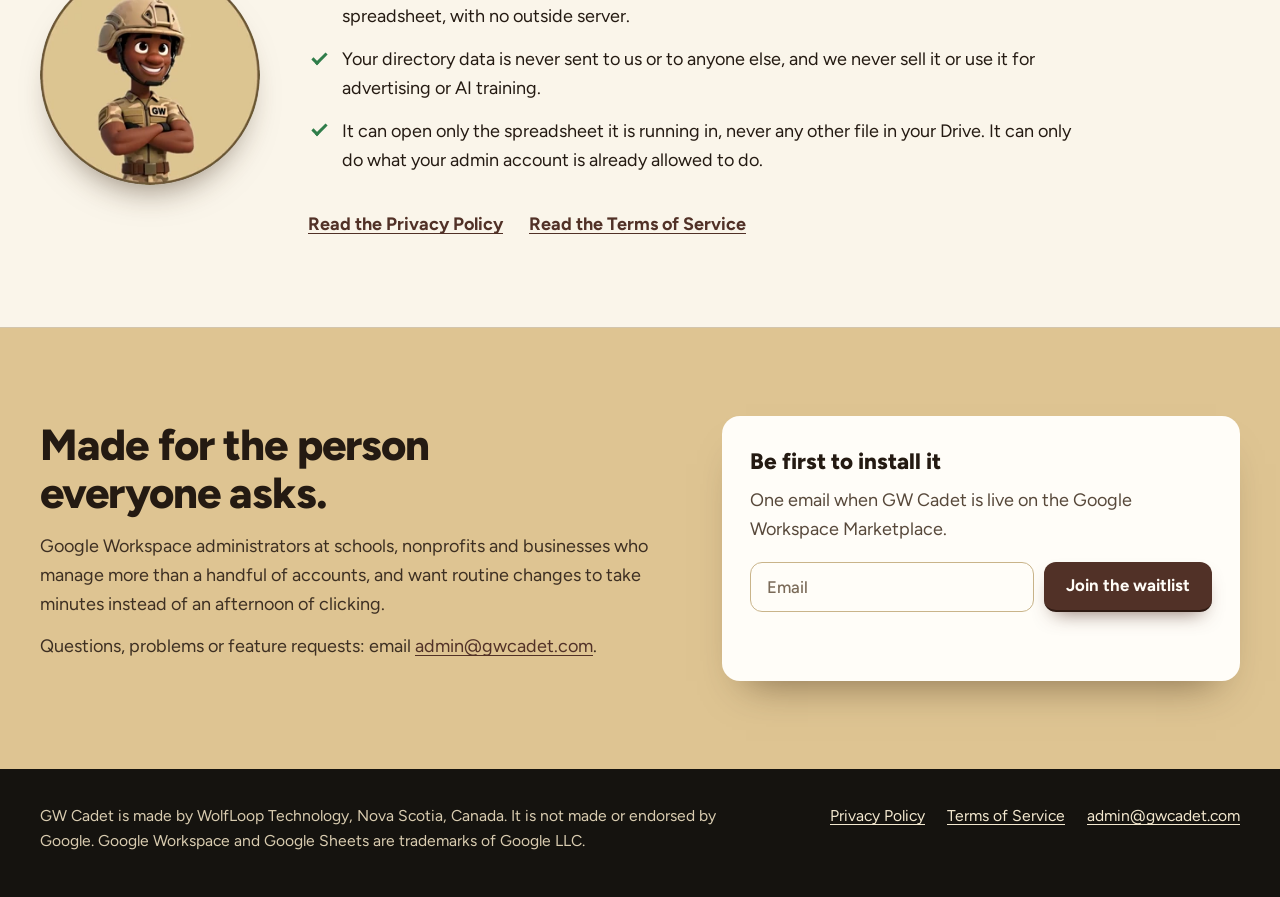
==== commit 0b3699b1: "Homepage: mention email aliases for users and groups Co-Authored-By: Claude Opus 5.5 <noreply@anthro" ====
--- a/index.html
+++ b/index.html
@@ -15,7 +15,7 @@
 <link rel="icon" href="/favicon.png" type="image/png">
 <link rel="apple-touch-icon" href="/apple-touch-icon.png">
 <link rel="preload" href="/fonts/figtree.woff2" as="font" type="font/woff2" crossorigin>
-<link rel="stylesheet" href="/css/site.css">
+<link rel="stylesheet" href="/css/site.css?v=20261012">
 </head>
 <body>
 <a class="skip" href="#main">Skip to content</a>
@@ -117,9 +117,9 @@
     <div class="wrap">
       <h2 id="manage-h">Everything you touch in a normal week.</h2>
       <ul class="areas">
-        <li><b>Users</b><span>Create in bulk from a template, suspend and restore, move between org units, reset passwords, grant or revoke admin, and edit profile fields.</span></li>
+        <li><b>Users</b><span>Create in bulk from a template, suspend and restore, move between org units, reset passwords, grant or revoke admin, add or remove email aliases, and edit profile fields.</span></li>
         <li><b>Custom user fields</b><span>Create your own directory fields, such as an employee or student ID, and control who can see them.</span></li>
-        <li><b>Groups</b><span>Create, rename and delete groups, manage members and roles, and change group settings such as who can join or post.</span></li>
+        <li><b>Groups</b><span>Create, rename and delete groups, manage members, roles and email aliases, and change group settings such as who can join or post.</span></li>
         <li><b>Organizational units</b><span>List, create, rename and delete org units.</span></li>
         <li><b>ChromeOS devices</b><span>List, disable, re-enable, deprovision and move devices.</span></li>
         <li><b>Calendar resources</b><span>Create and manage meeting rooms and equipment.</span></li>
@@ -178,6 +178,6 @@
   </div>
 </footer>
 
-<script src="/js/site.js" defer></script>
+<script src="/js/site.js?v=20261012" defer></script>
 </body>
 </html>
--- a/css/site.css
+++ b/css/site.css
@@ -257,6 +257,13 @@
   .nav-links li:not(.cta) { display: none; }
   .section { padding: 64px 0; }
 }
+/* single column: the dropdown section centres as one block */
+@media (max-width: 900px) {
+  .pick { justify-items: center; text-align: center; }
+  .pick > div { max-width: 640px; }
+  .pick .intro { margin-left: auto; margin-right: auto; }
+  .pick .facts { display: inline-block; text-align: left; }
+}
 @media (max-width: 480px) {
   .stage { height: 470px; }
   .shot.results { width: 64%; }
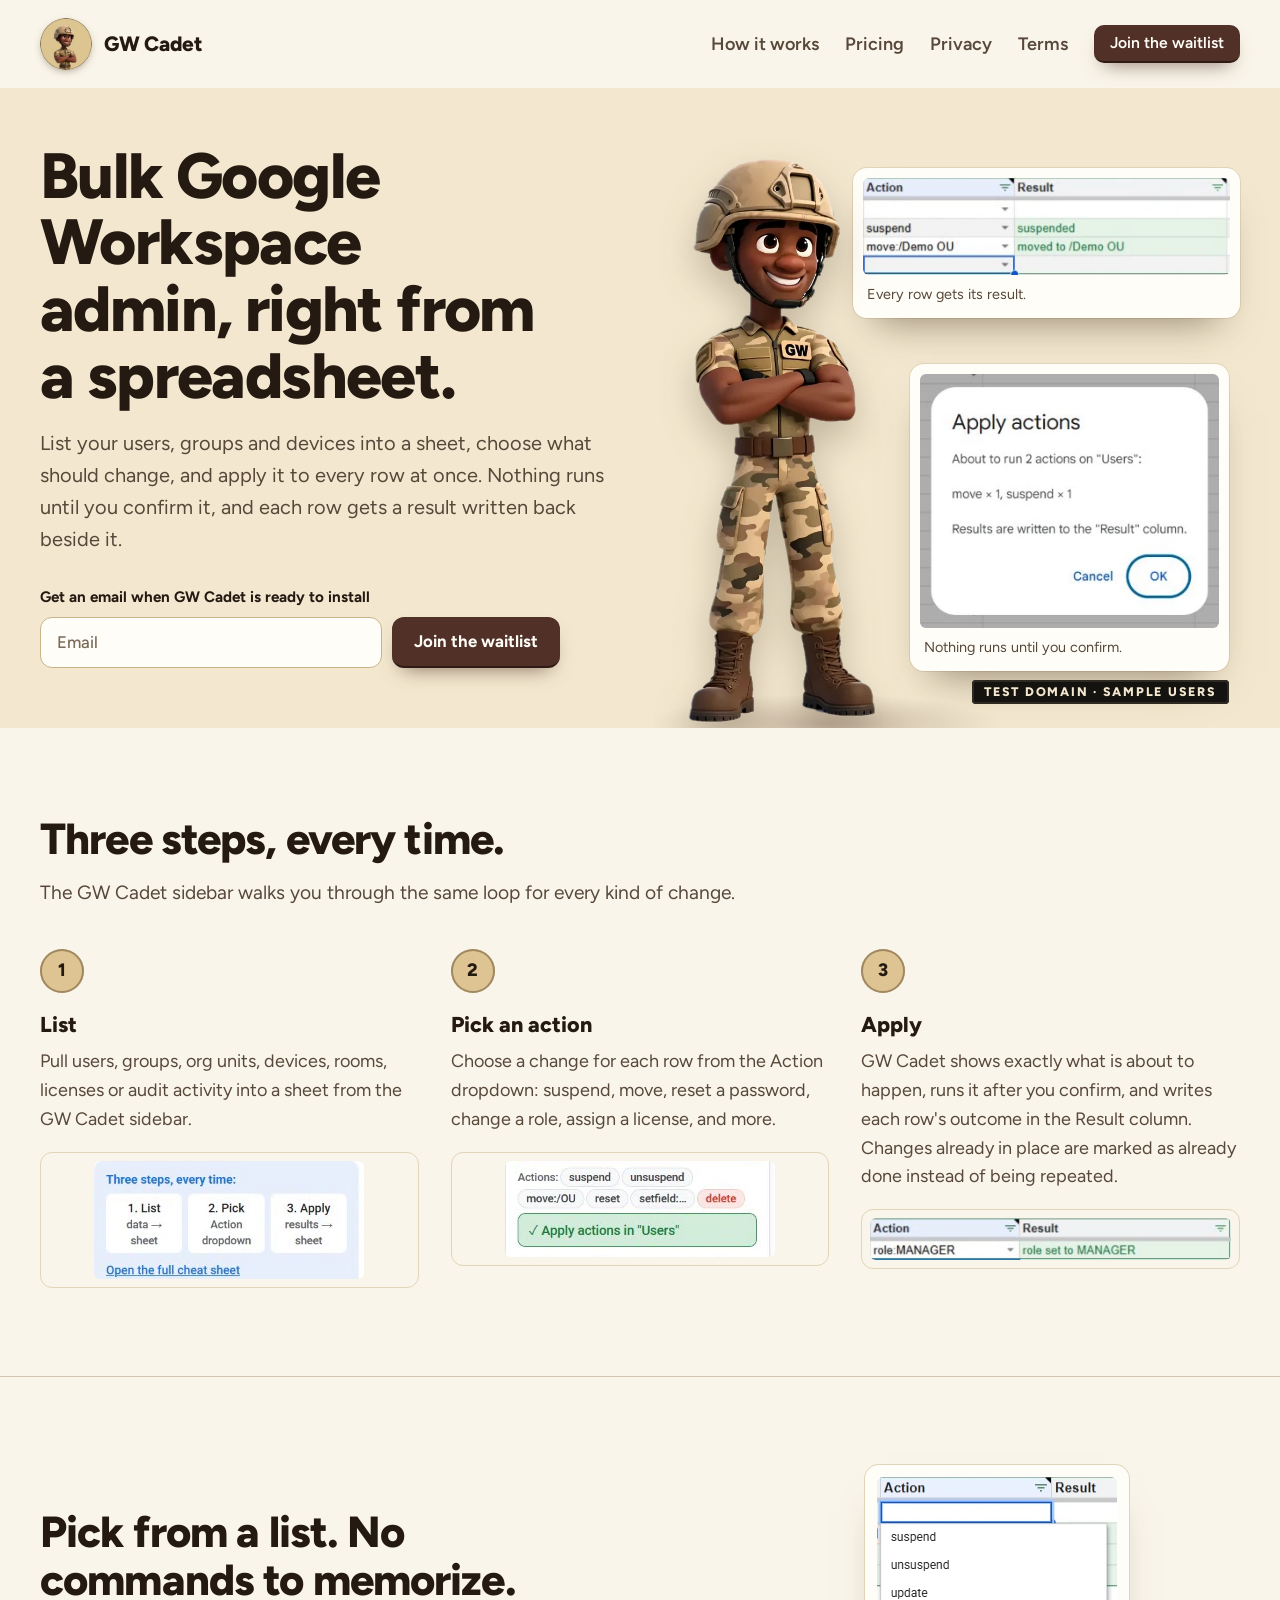
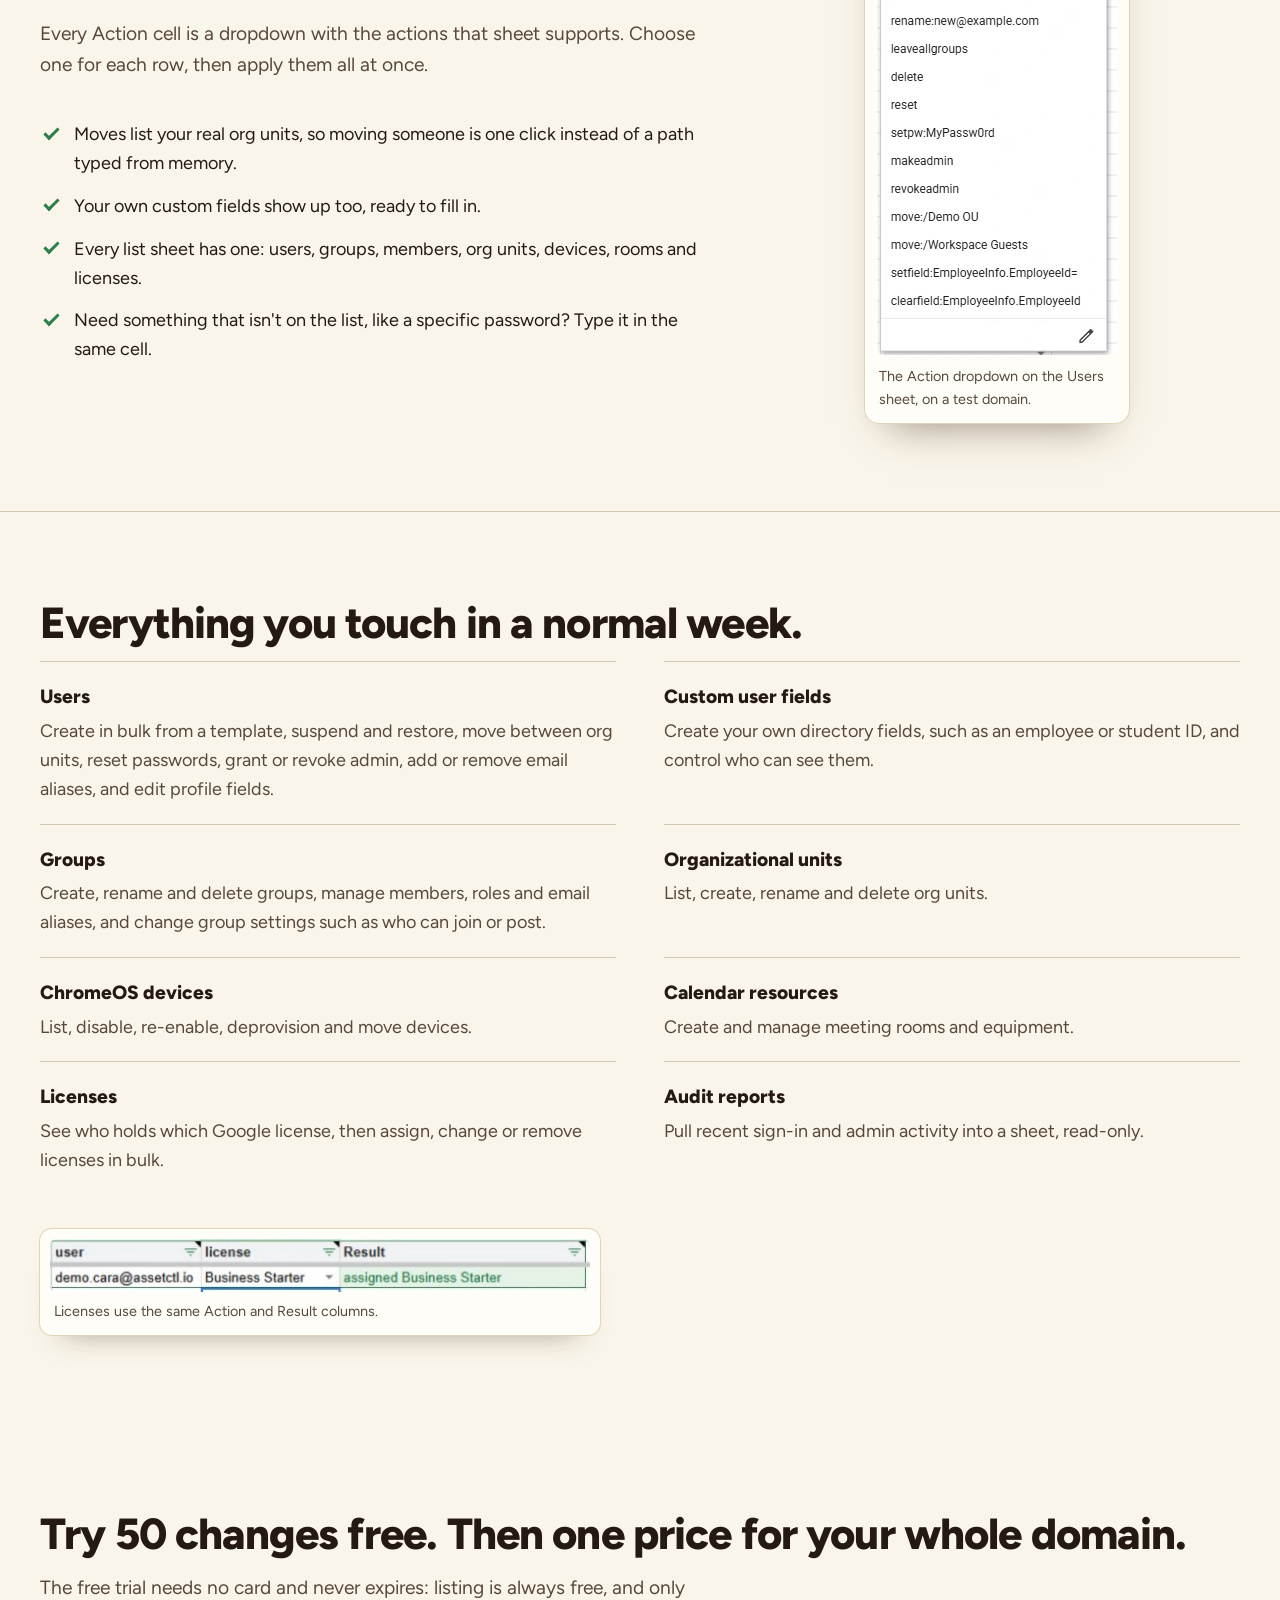
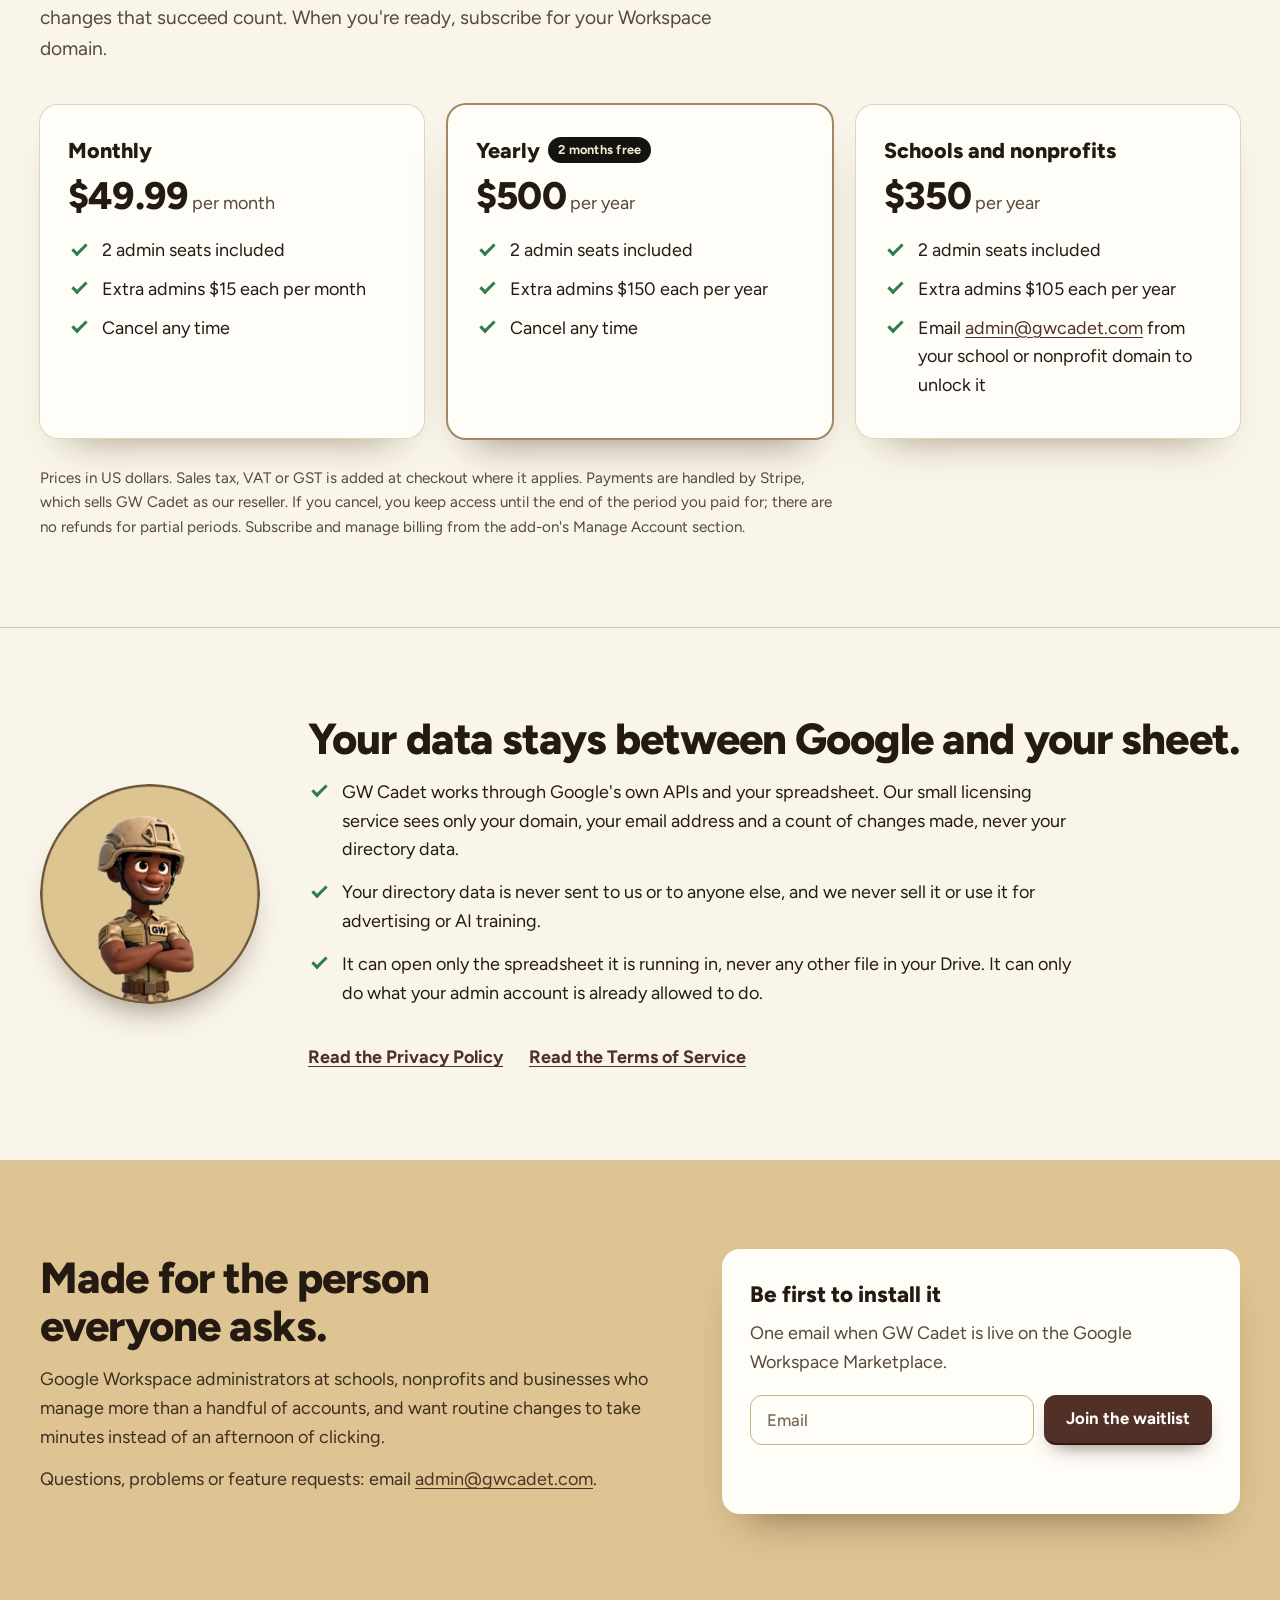
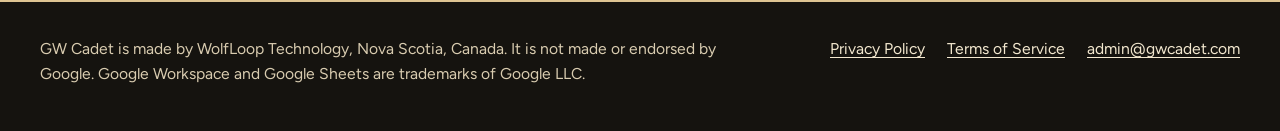
==== commit 200c3a88: "Homepage: pricing section; privacy line now mentions the licensing service The privacy section said " ====
--- a/index.html
+++ b/index.html
@@ -15,7 +15,7 @@
 <link rel="icon" href="/favicon.png" type="image/png">
 <link rel="apple-touch-icon" href="/apple-touch-icon.png">
 <link rel="preload" href="/fonts/figtree.woff2" as="font" type="font/woff2" crossorigin>
-<link rel="stylesheet" href="/css/site.css?v=20261012">
+<link rel="stylesheet" href="/css/site.css?v=20261024">
 </head>
 <body>
 <a class="skip" href="#main">Skip to content</a>
@@ -26,6 +26,7 @@
     <nav aria-label="Site">
       <ul class="nav-links">
         <li><a href="#how">How it works</a></li>
+        <li><a href="#pricing">Pricing</a></li>
         <li><a href="/privacy/">Privacy</a></li>
         <li><a href="/terms/">Terms</a></li>
         <li class="cta"><a class="btn small" href="#waitlist">Join the waitlist</a></li>
@@ -133,13 +134,50 @@
     </div>
   </section>
 
+  <section class="section pricing" id="pricing" aria-labelledby="pricing-h">
+    <div class="wrap">
+      <h2 id="pricing-h">Try 50 changes free. Then one price for your whole domain.</h2>
+      <p class="intro">The free trial needs no card and never expires: listing is always free, and only changes that succeed count. When you're ready, subscribe for your Workspace domain.</p>
+      <ul class="plans">
+        <li class="plan">
+          <h3>Monthly</h3>
+          <p class="price"><b>$49.99</b> <span>per month</span></p>
+          <ul class="facts">
+            <li>2 admin seats included</li>
+            <li>Extra admins $15 each per month</li>
+            <li>Cancel any time</li>
+          </ul>
+        </li>
+        <li class="plan best">
+          <h3>Yearly <span class="tag">2 months free</span></h3>
+          <p class="price"><b>$500</b> <span>per year</span></p>
+          <ul class="facts">
+            <li>2 admin seats included</li>
+            <li>Extra admins $150 each per year</li>
+            <li>Cancel any time</li>
+          </ul>
+        </li>
+        <li class="plan">
+          <h3>Schools and nonprofits</h3>
+          <p class="price"><b>$350</b> <span>per year</span></p>
+          <ul class="facts">
+            <li>2 admin seats included</li>
+            <li>Extra admins $105 each per year</li>
+            <li>Email <a href="mailto:admin@gwcadet.com">admin@gwcadet.com</a> from your school or nonprofit domain to unlock it</li>
+          </ul>
+        </li>
+      </ul>
+      <p class="plan-note">Prices in US dollars. Sales tax, VAT or GST is added at checkout where it applies. Payments are handled by Stripe, which sells GW Cadet as our reseller. If you cancel, you keep access until the end of the period you paid for; there are no refunds for partial periods. Subscribe and manage billing from the add-on's Manage Account section.</p>
+    </div>
+  </section>
+
   <section class="section alt" aria-labelledby="privacy-h">
     <div class="wrap privacy">
       <img class="badge" src="/img/cadet-badge.webp" width="256" height="256" alt="">
       <div>
         <h2 id="privacy-h">Your data stays between Google and your sheet.</h2>
         <ul class="facts">
-          <li>GW Cadet runs entirely inside Google. It works through Google's own APIs and your spreadsheet, with no outside server.</li>
+          <li>GW Cadet works through Google's own APIs and your spreadsheet. Our small licensing service sees only your domain, your email address and a count of changes made, never your directory data.</li>
           <li>Your directory data is never sent to us or to anyone else, and we never sell it or use it for advertising or AI training.</li>
           <li>It can open only the spreadsheet it is running in, never any other file in your Drive. It can only do what your admin account is already allowed to do.</li>
         </ul>
--- a/css/site.css
+++ b/css/site.css
@@ -277,3 +277,18 @@
 .wide-shot { margin: 34px 0 0; max-width: 560px; padding: 10px; background: var(--white); border-radius: 12px; box-shadow: 0 0 0 1px var(--line), 0 20px 30px -24px rgba(60,40,20,.5); }
 .wide-shot img { display: block; width: 100%; border-radius: 6px; }
 .wide-shot figcaption { padding: 8px 4px 2px; font-size: .9rem; color: var(--ink-soft); }
+
+/* ------------------------------------------------------------ pricing -- */
+.plans { display: grid; grid-template-columns: repeat(3, 1fr); gap: 24px; margin: 0 0 28px; padding: 0; list-style: none; }
+.plan { padding: 28px; border-radius: 18px; background: var(--white); box-shadow: 0 0 0 1px var(--line), 0 24px 40px -28px rgba(60,40,20,.55); }
+.plan.best { box-shadow: 0 0 0 2px var(--khaki), 0 24px 40px -24px rgba(60,40,20,.6); }
+.plan h3 { display: flex; flex-wrap: wrap; align-items: center; gap: 8px; margin: 0 0 10px; font-size: 1.35rem; font-weight: 800; }
+.plan .tag { padding: 3px 10px; border-radius: 999px; background: var(--tape); color: var(--tape-text); font-size: .8rem; font-weight: 700; letter-spacing: .02em; }
+.plan .price { margin: 0 0 18px; color: var(--ink-soft); }
+.plan .price b { font-size: 2.4rem; line-height: 1; letter-spacing: -.02em; font-weight: 800; color: var(--ink); }
+.plan .facts { margin: 0; }
+.plan .facts li { padding-bottom: 10px; }
+.plan-note { max-width: 80ch; margin: 0; font-size: .95rem; color: var(--ink-soft); }
+@media (max-width: 900px) {
+  .plans { grid-template-columns: 1fr; }
+}
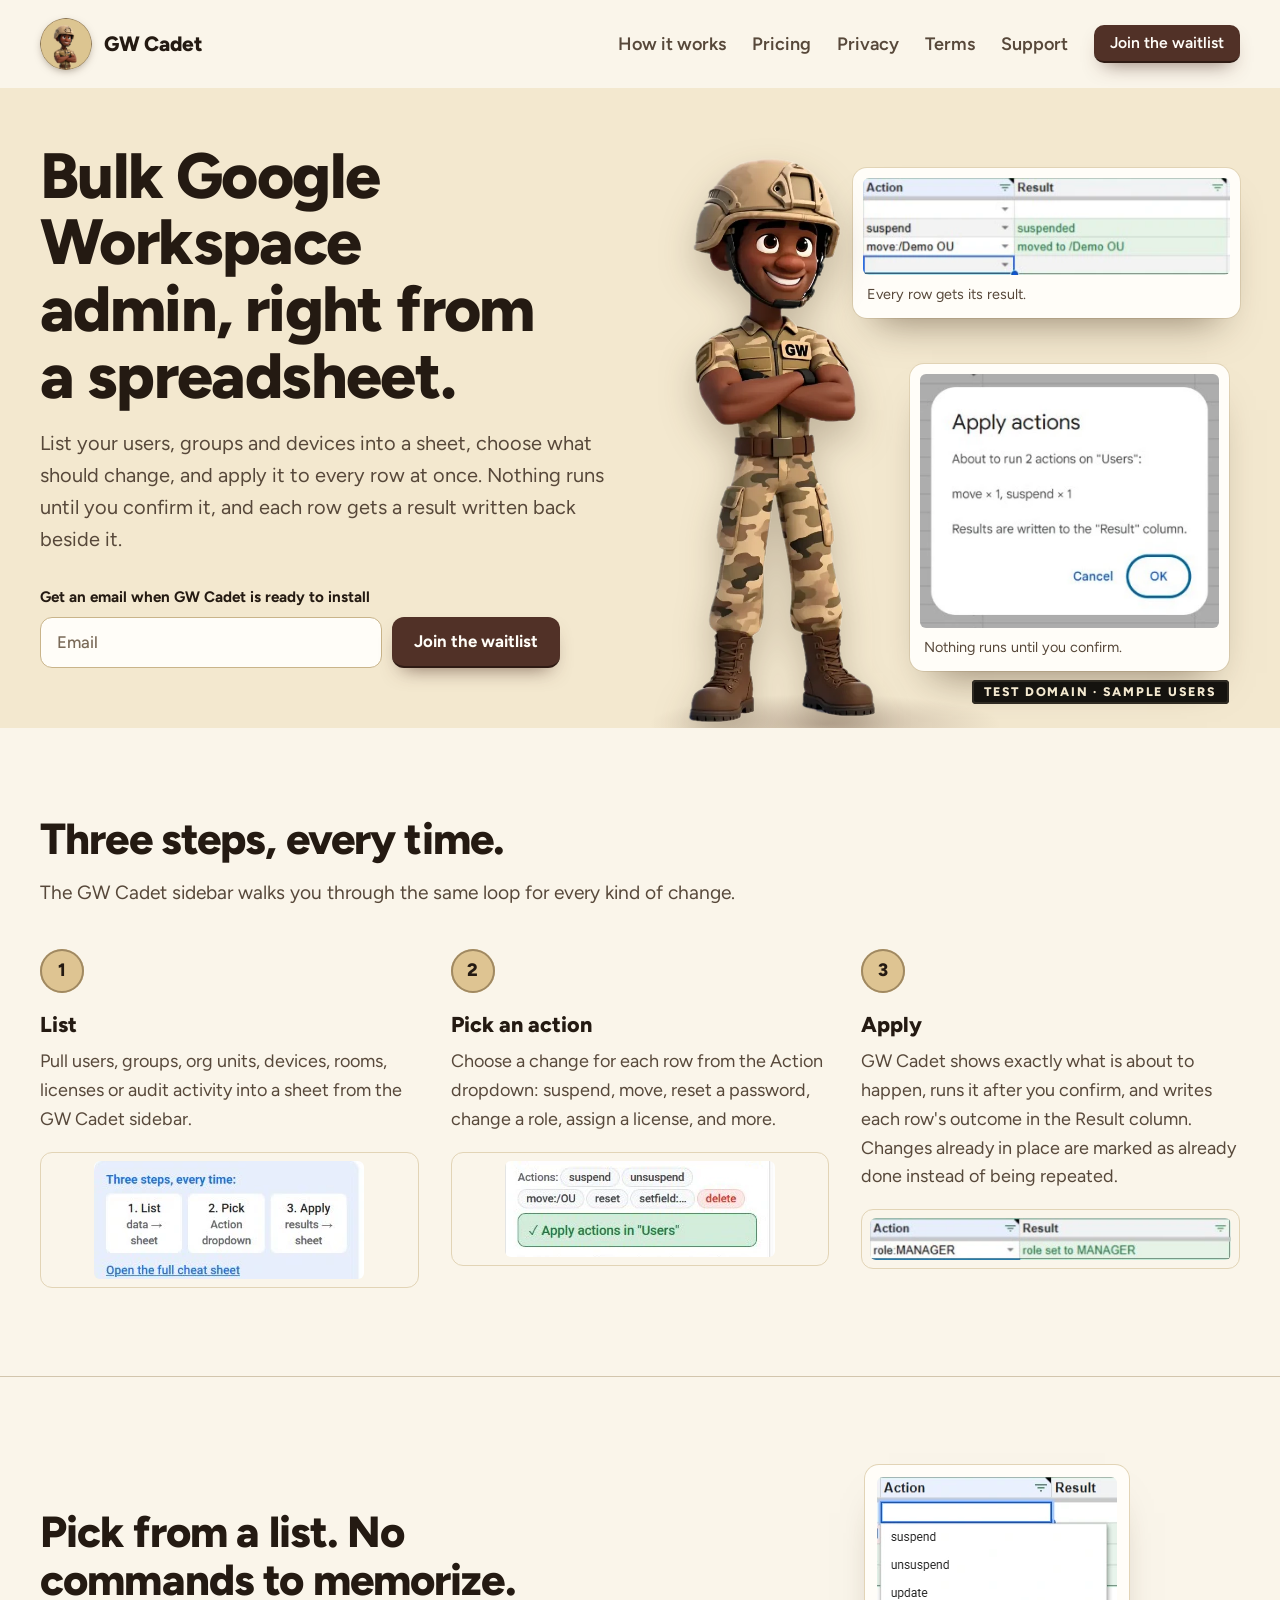
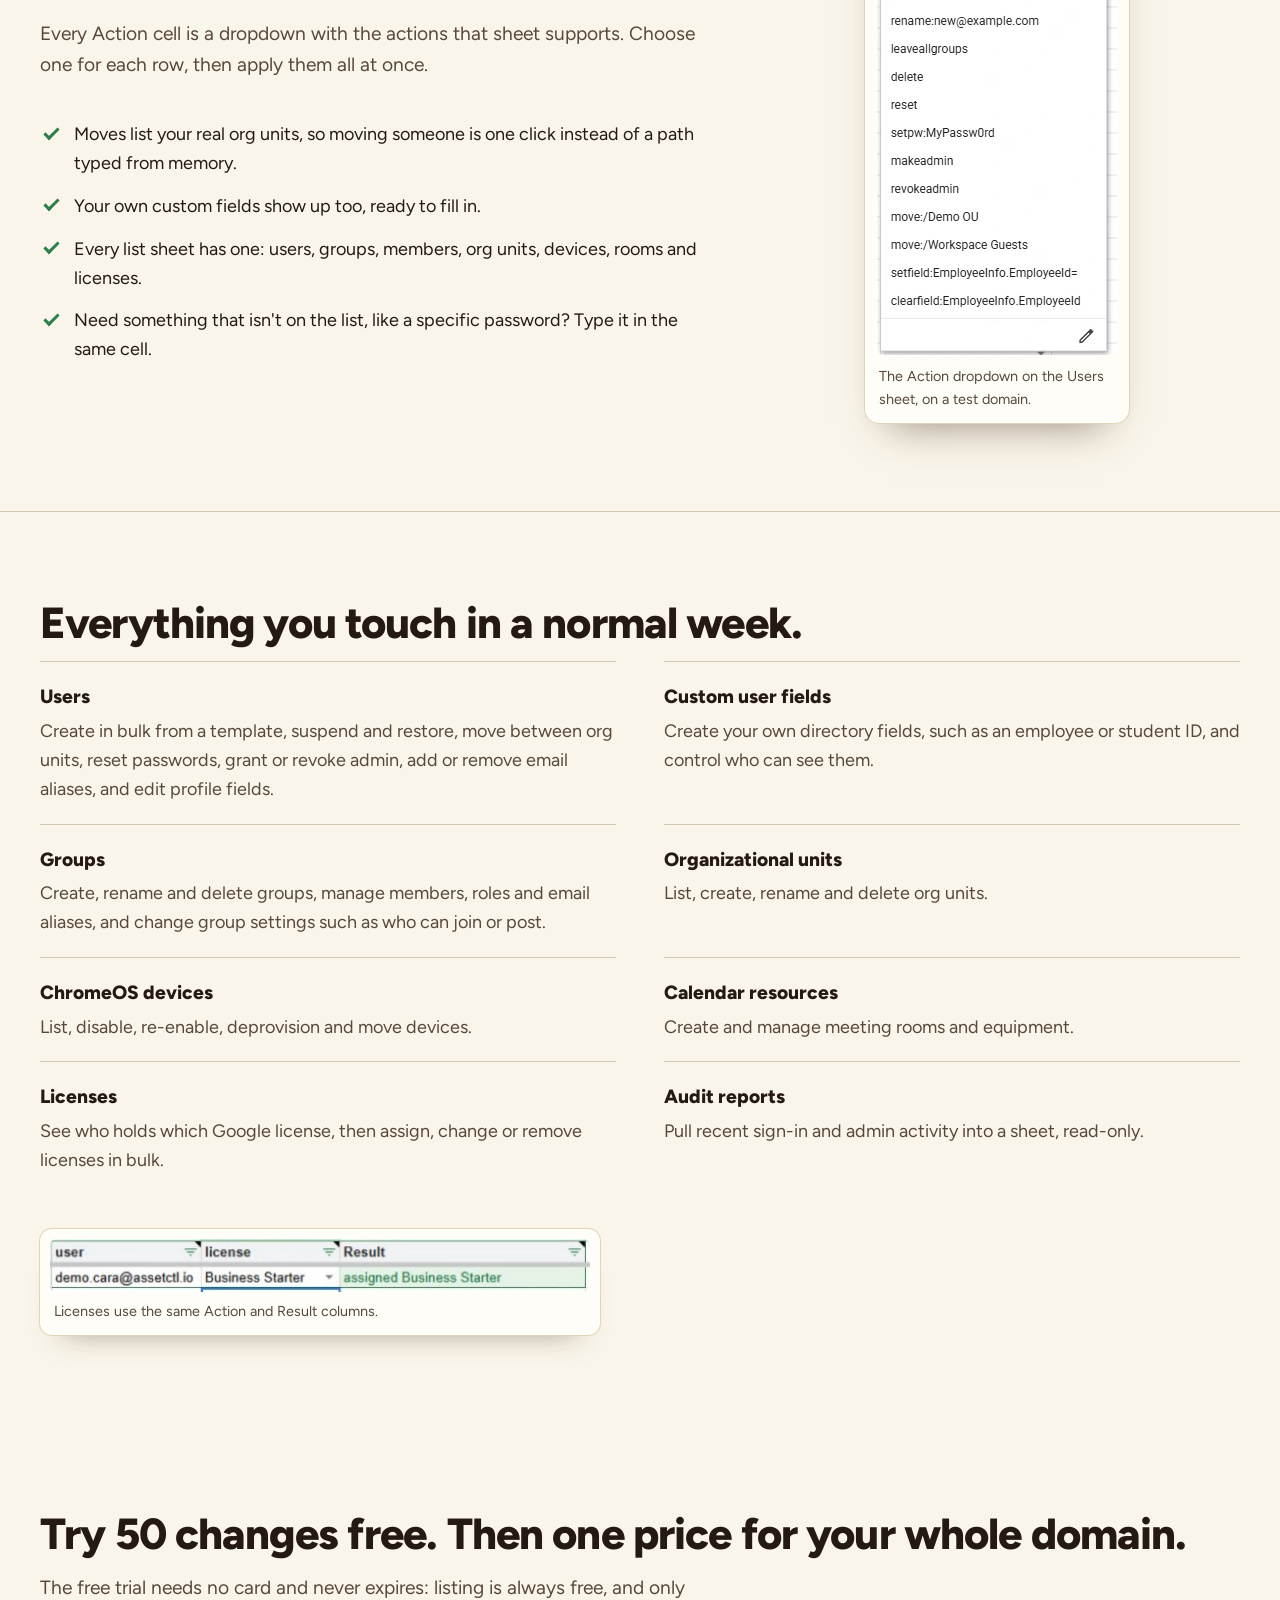
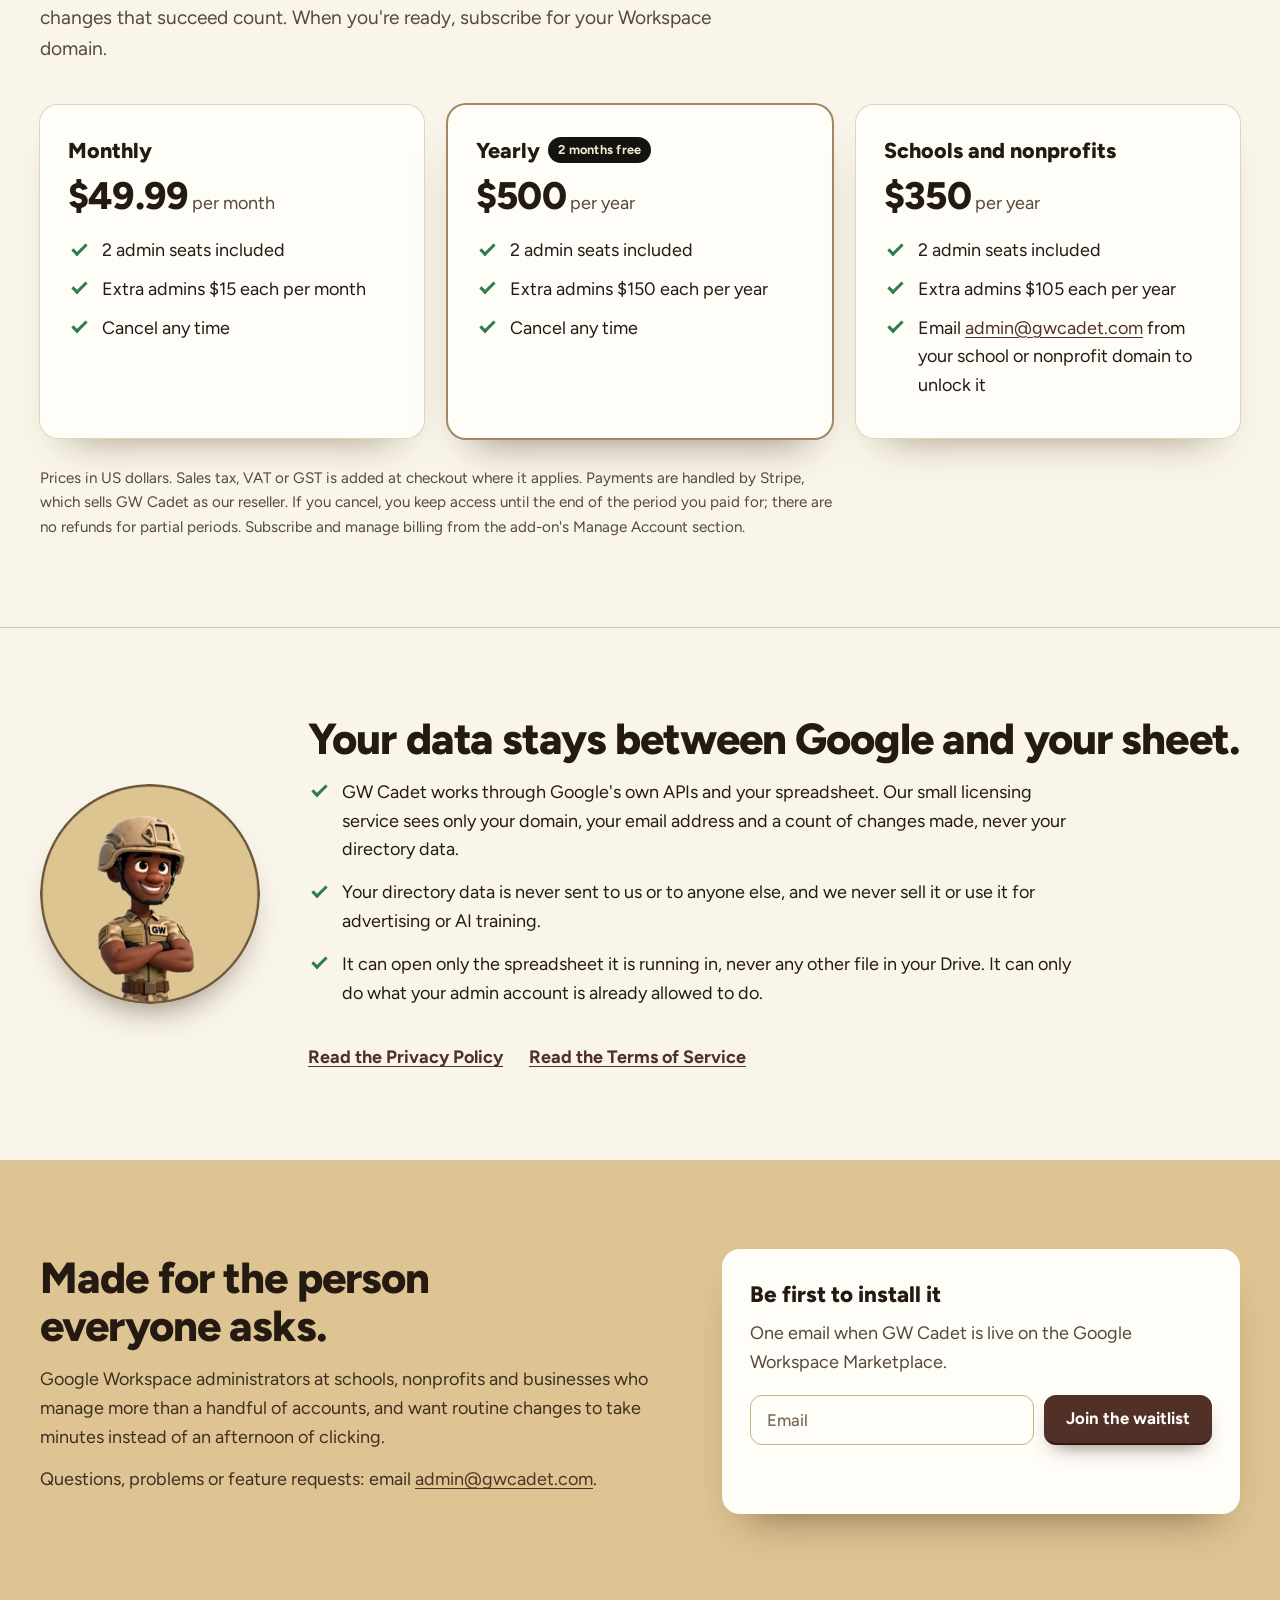
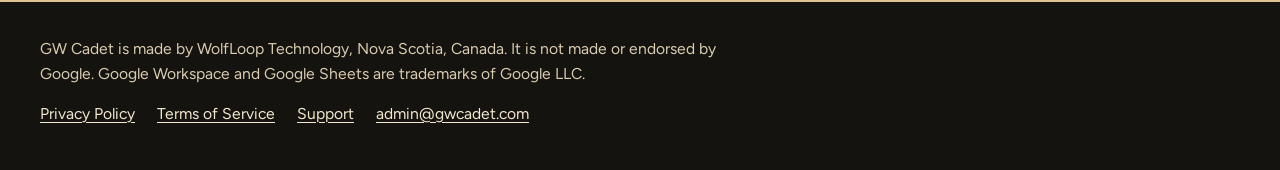
==== commit 0e74cca8: "Support page with contact details; Support link in nav and footer Co-Authored-By: Claude Opus 5.5 <n" ====
--- a/index.html
+++ b/index.html
@@ -29,6 +29,7 @@
         <li><a href="#pricing">Pricing</a></li>
         <li><a href="/privacy/">Privacy</a></li>
         <li><a href="/terms/">Terms</a></li>
+        <li><a href="/support/">Support</a></li>
         <li class="cta"><a class="btn small" href="#waitlist">Join the waitlist</a></li>
       </ul>
     </nav>
@@ -212,7 +213,7 @@
 <footer class="foot">
   <div class="wrap">
     <p>GW Cadet is made by WolfLoop Technology, Nova Scotia, Canada. It is not made or endorsed by Google. Google Workspace and Google Sheets are trademarks of Google LLC.</p>
-    <nav aria-label="Footer"><a href="/privacy/">Privacy Policy</a><a href="/terms/">Terms of Service</a><a href="mailto:admin@gwcadet.com">admin@gwcadet.com</a></nav>
+    <nav aria-label="Footer"><a href="/privacy/">Privacy Policy</a><a href="/terms/">Terms of Service</a><a href="/support/">Support</a><a href="mailto:admin@gwcadet.com">admin@gwcadet.com</a></nav>
   </div>
 </footer>
 
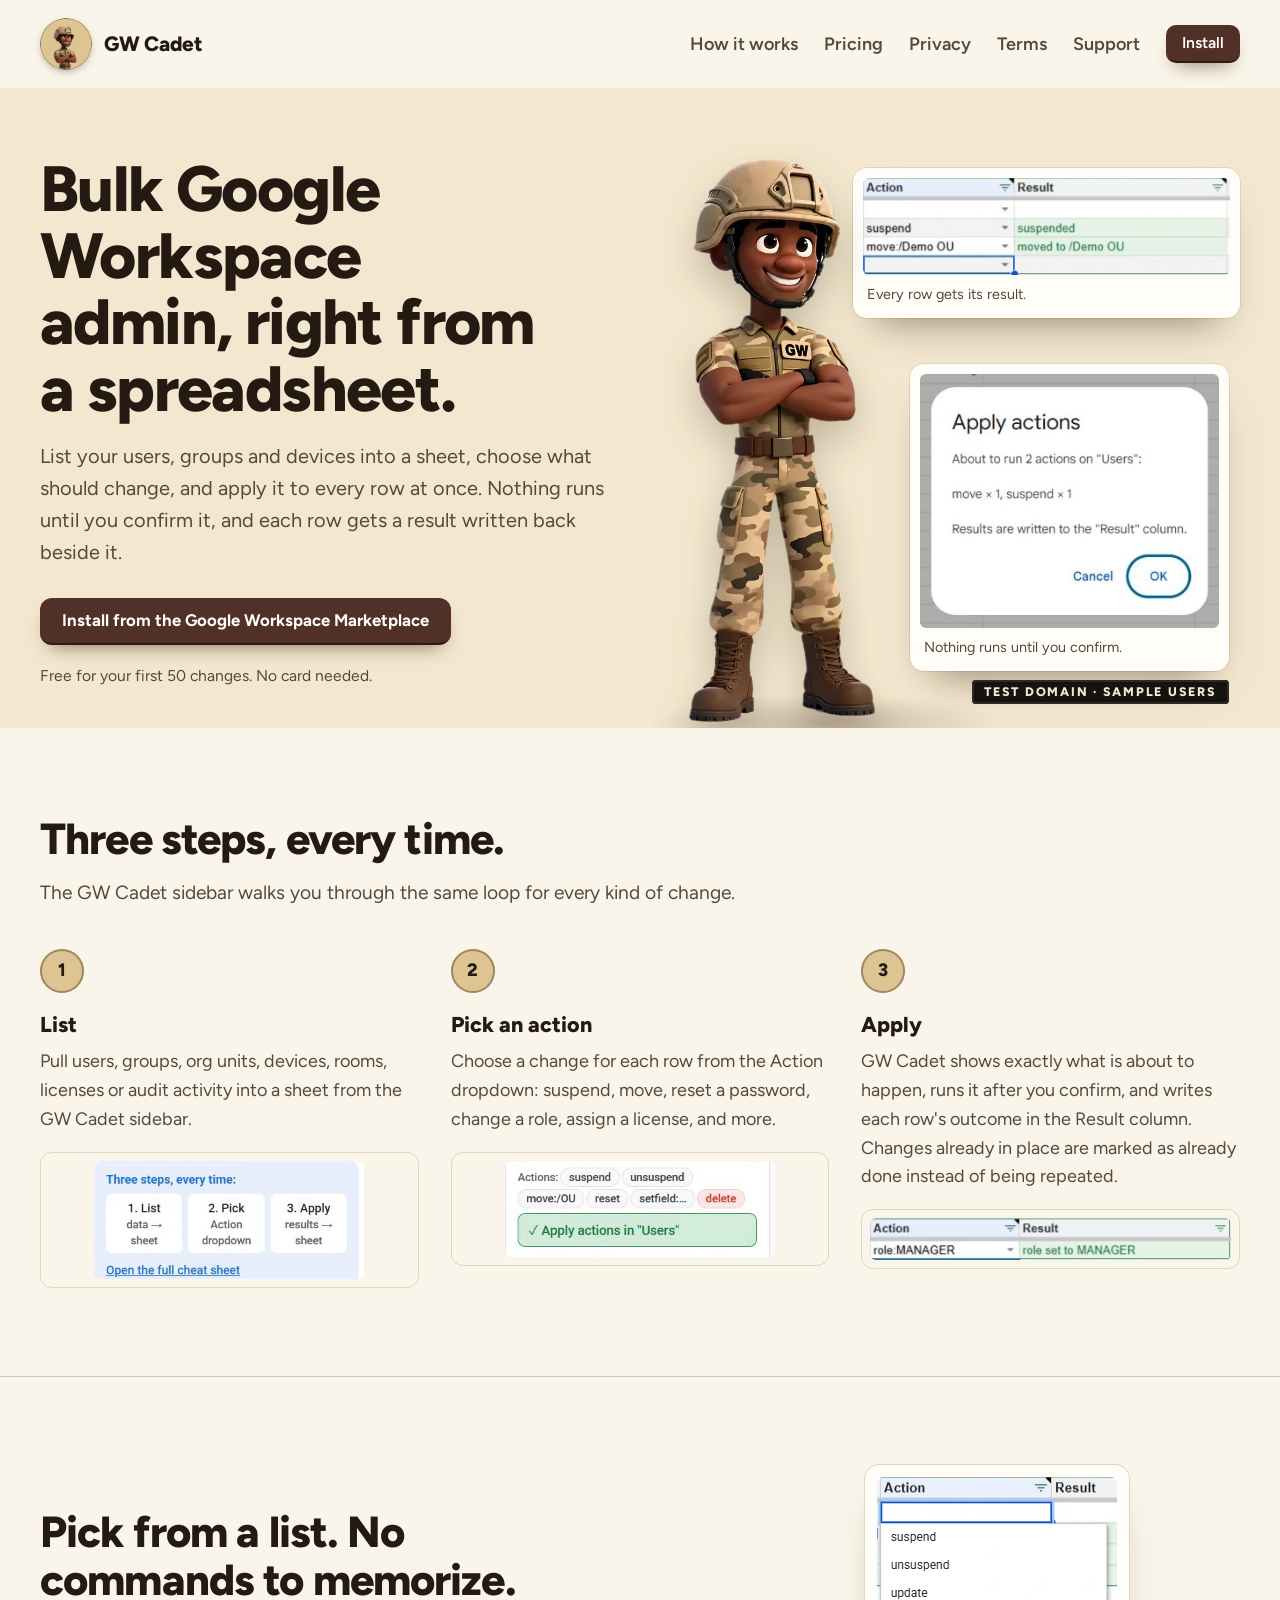
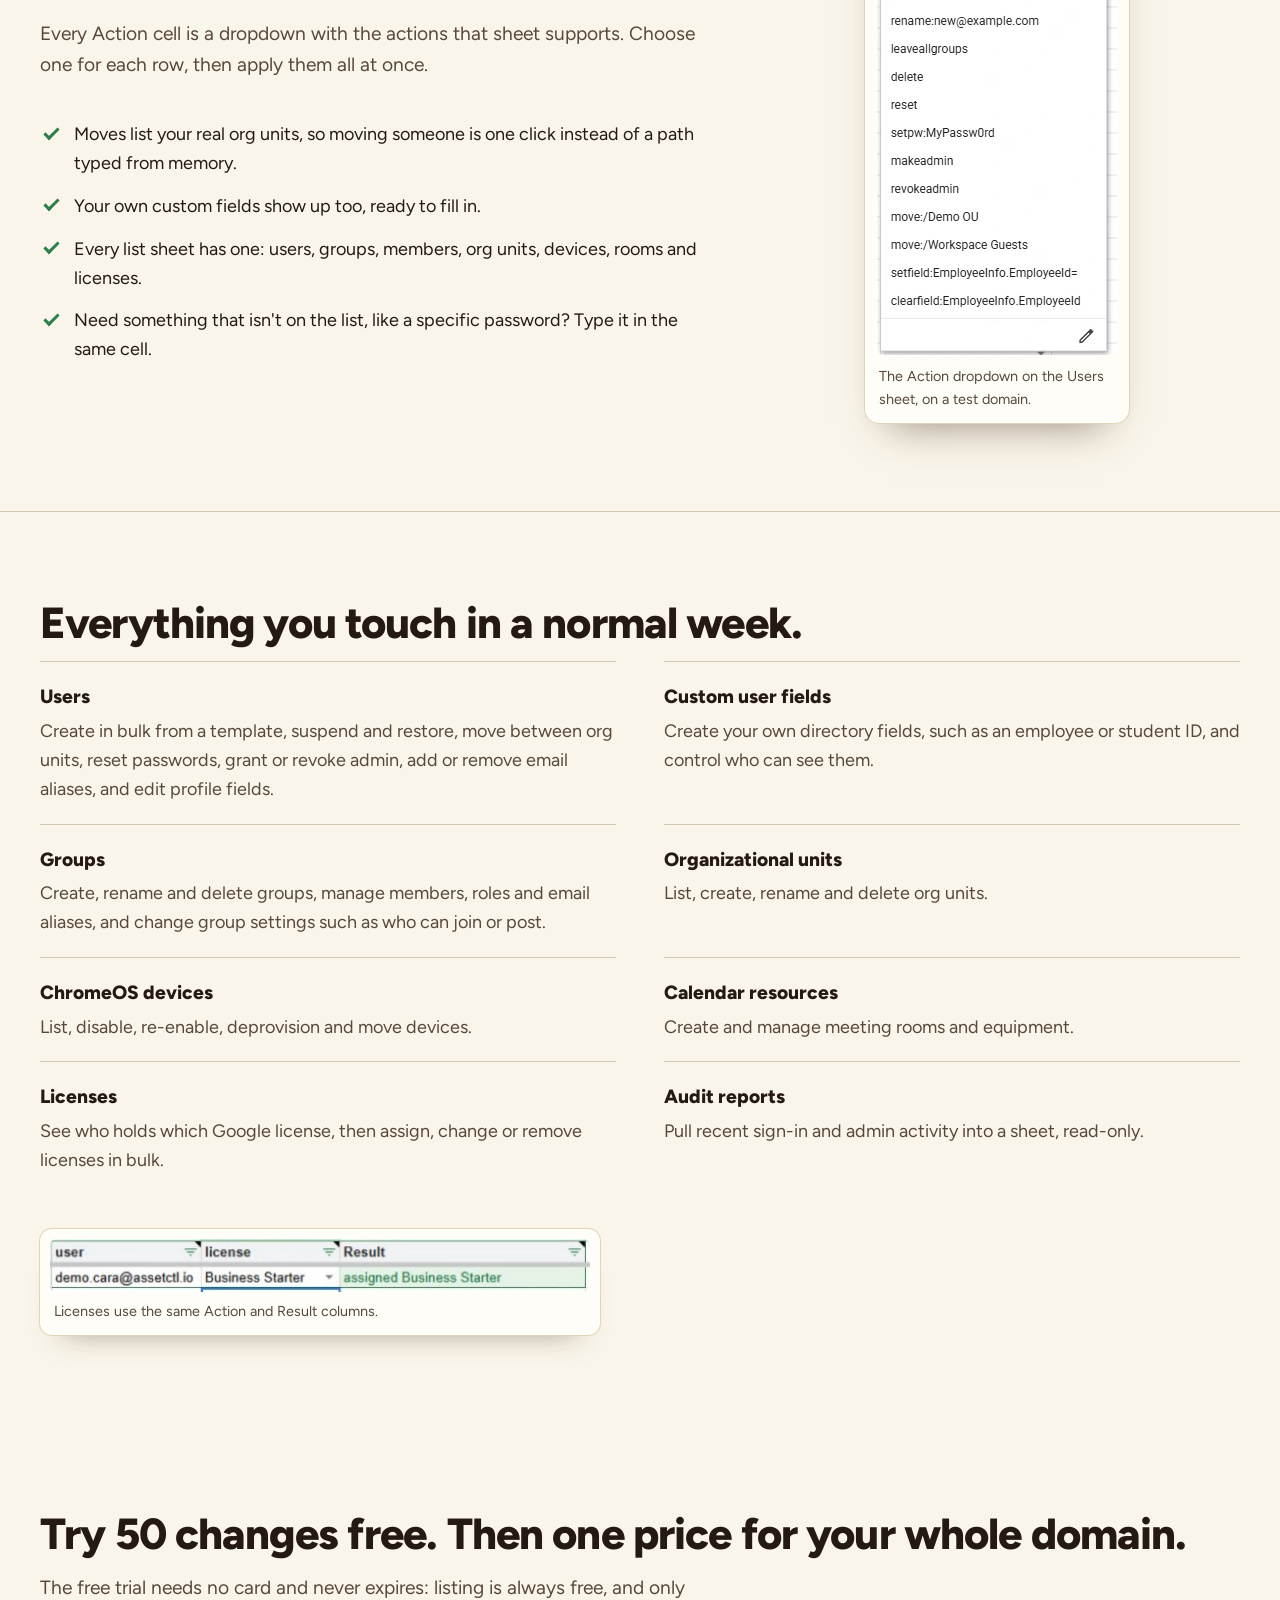
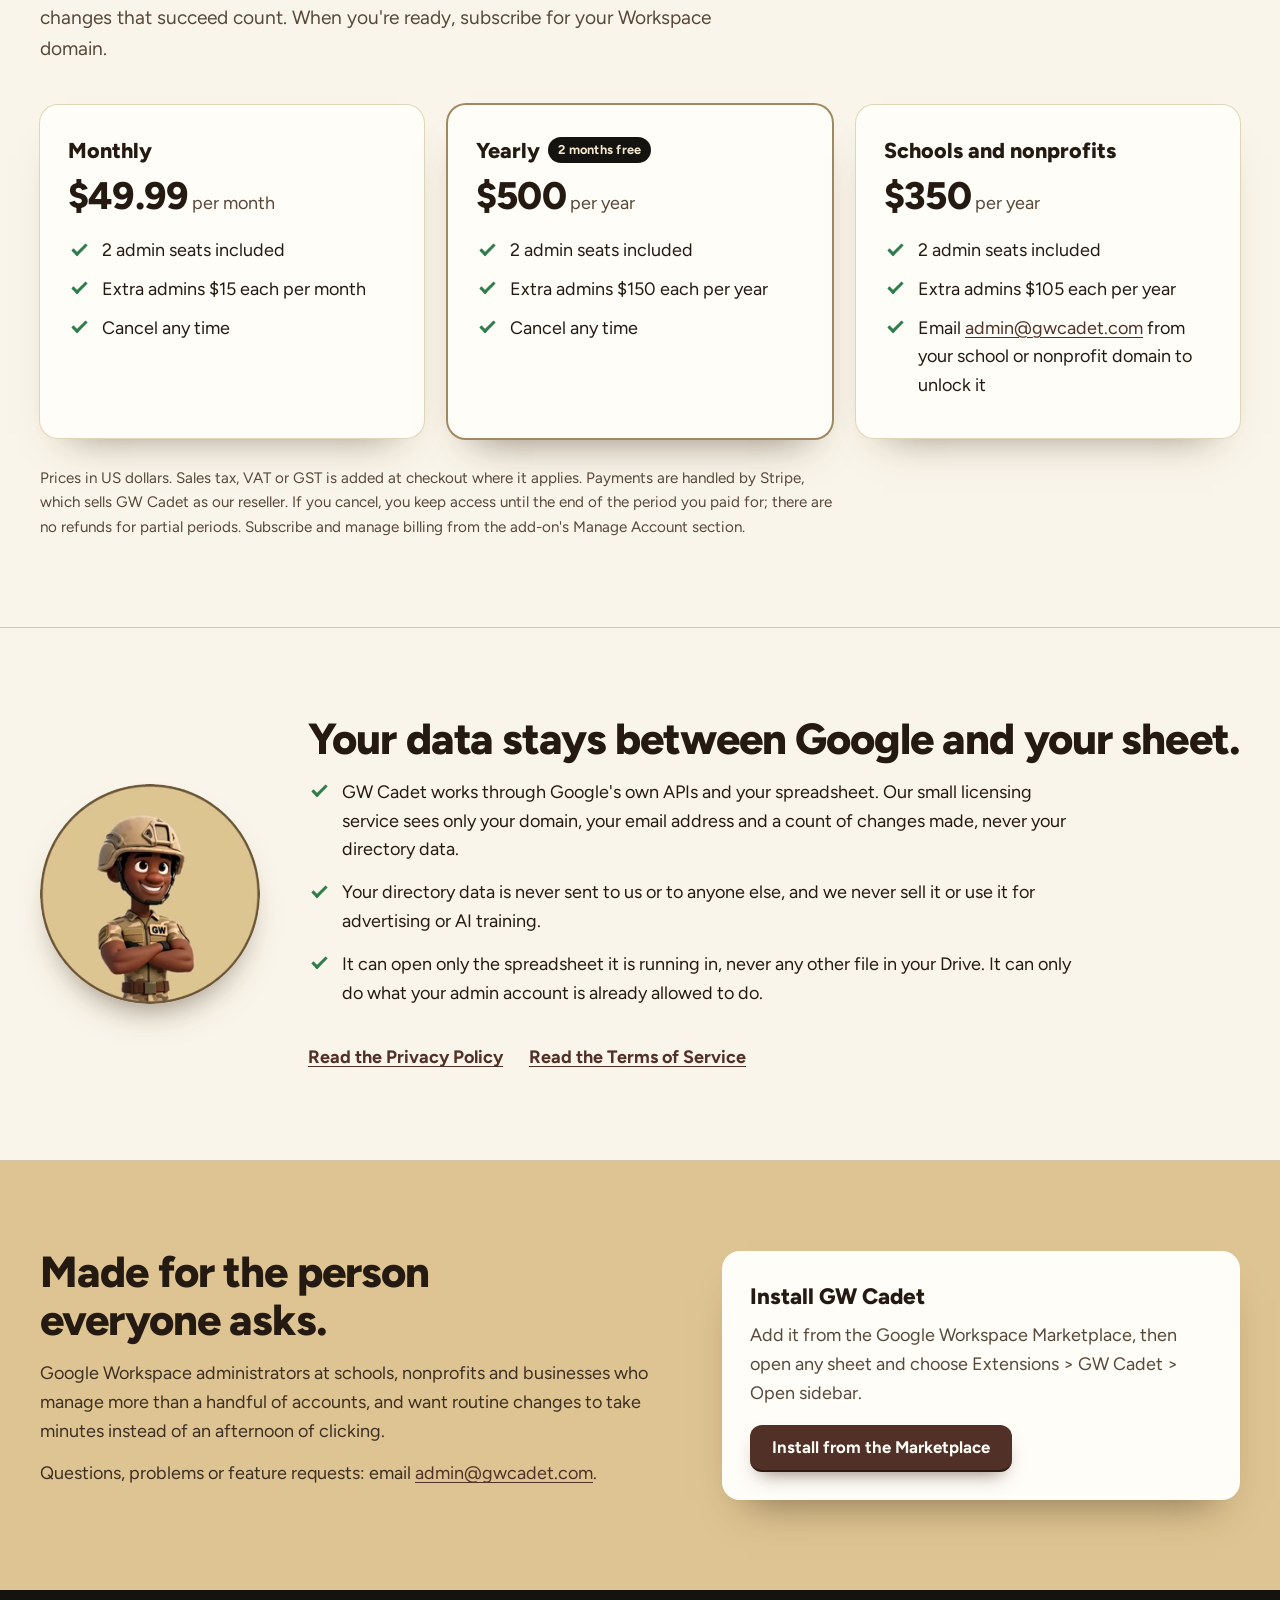
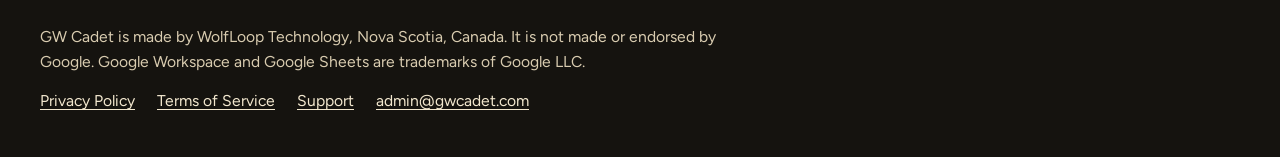
==== commit 9a0ba97e: "GW Cadet is live: replace the waitlist with Marketplace install buttons Co-Authored-By: Claude Opus " ====
--- a/index.html
+++ b/index.html
@@ -30,7 +30,7 @@
         <li><a href="/privacy/">Privacy</a></li>
         <li><a href="/terms/">Terms</a></li>
         <li><a href="/support/">Support</a></li>
-        <li class="cta"><a class="btn small" href="#waitlist">Join the waitlist</a></li>
+        <li class="cta"><a class="btn small" href="https://workspace.google.com/marketplace/app/gw_cadet/72688054574">Install</a></li>
       </ul>
     </nav>
   </div>
@@ -43,14 +43,8 @@
         <h1 id="title">Bulk Google Workspace admin, right from a spreadsheet.</h1>
         <p class="sub">List your users, groups and devices into a sheet, choose what should change, and apply it to every row at once. Nothing runs until you confirm it, and each row gets a result written back beside it.</p>
 
-        <form class="waitlist" id="waitlist" data-waitlist novalidate>
-          <label for="email">Get an email when GW Cadet is ready to install</label>
-          <div class="row">
-            <input id="email" name="email" type="email" autocomplete="email" inputmode="email" placeholder="Email" required>
-            <button class="btn" type="submit">Join the waitlist</button>
-          </div>
-          <p class="form-note" role="status" aria-live="polite"></p>
-        </form>
+        <p class="install"><a class="btn" href="https://workspace.google.com/marketplace/app/gw_cadet/72688054574">Install from the Google Workspace Marketplace</a></p>
+        <p class="form-note">Free for your first 50 changes. No card needed.</p>
       </div>
 
       <div class="stage">
@@ -195,16 +189,9 @@
         <p>Questions, problems or feature requests: email <a href="mailto:admin@gwcadet.com">admin@gwcadet.com</a>.</p>
       </div>
       <div class="card">
-        <h3>Be first to install it</h3>
-        <p>One email when GW Cadet is live on the Google Workspace Marketplace.</p>
-        <form class="waitlist" data-waitlist novalidate>
-          <label class="visually-hidden" for="email2">Email</label>
-          <div class="row">
-            <input id="email2" name="email" type="email" autocomplete="email" inputmode="email" placeholder="Email" required>
-            <button class="btn" type="submit">Join the waitlist</button>
-          </div>
-          <p class="form-note" role="status" aria-live="polite"></p>
-        </form>
+        <h3>Install GW Cadet</h3>
+        <p>Add it from the Google Workspace Marketplace, then open any sheet and choose Extensions &gt; GW Cadet &gt; Open sidebar.</p>
+        <a class="btn" href="https://workspace.google.com/marketplace/app/gw_cadet/72688054574">Install from the Marketplace</a>
       </div>
     </div>
   </section>
@@ -217,6 +204,5 @@
   </div>
 </footer>
 
-<script src="/js/site.js?v=20261012" defer></script>
 </body>
 </html>
